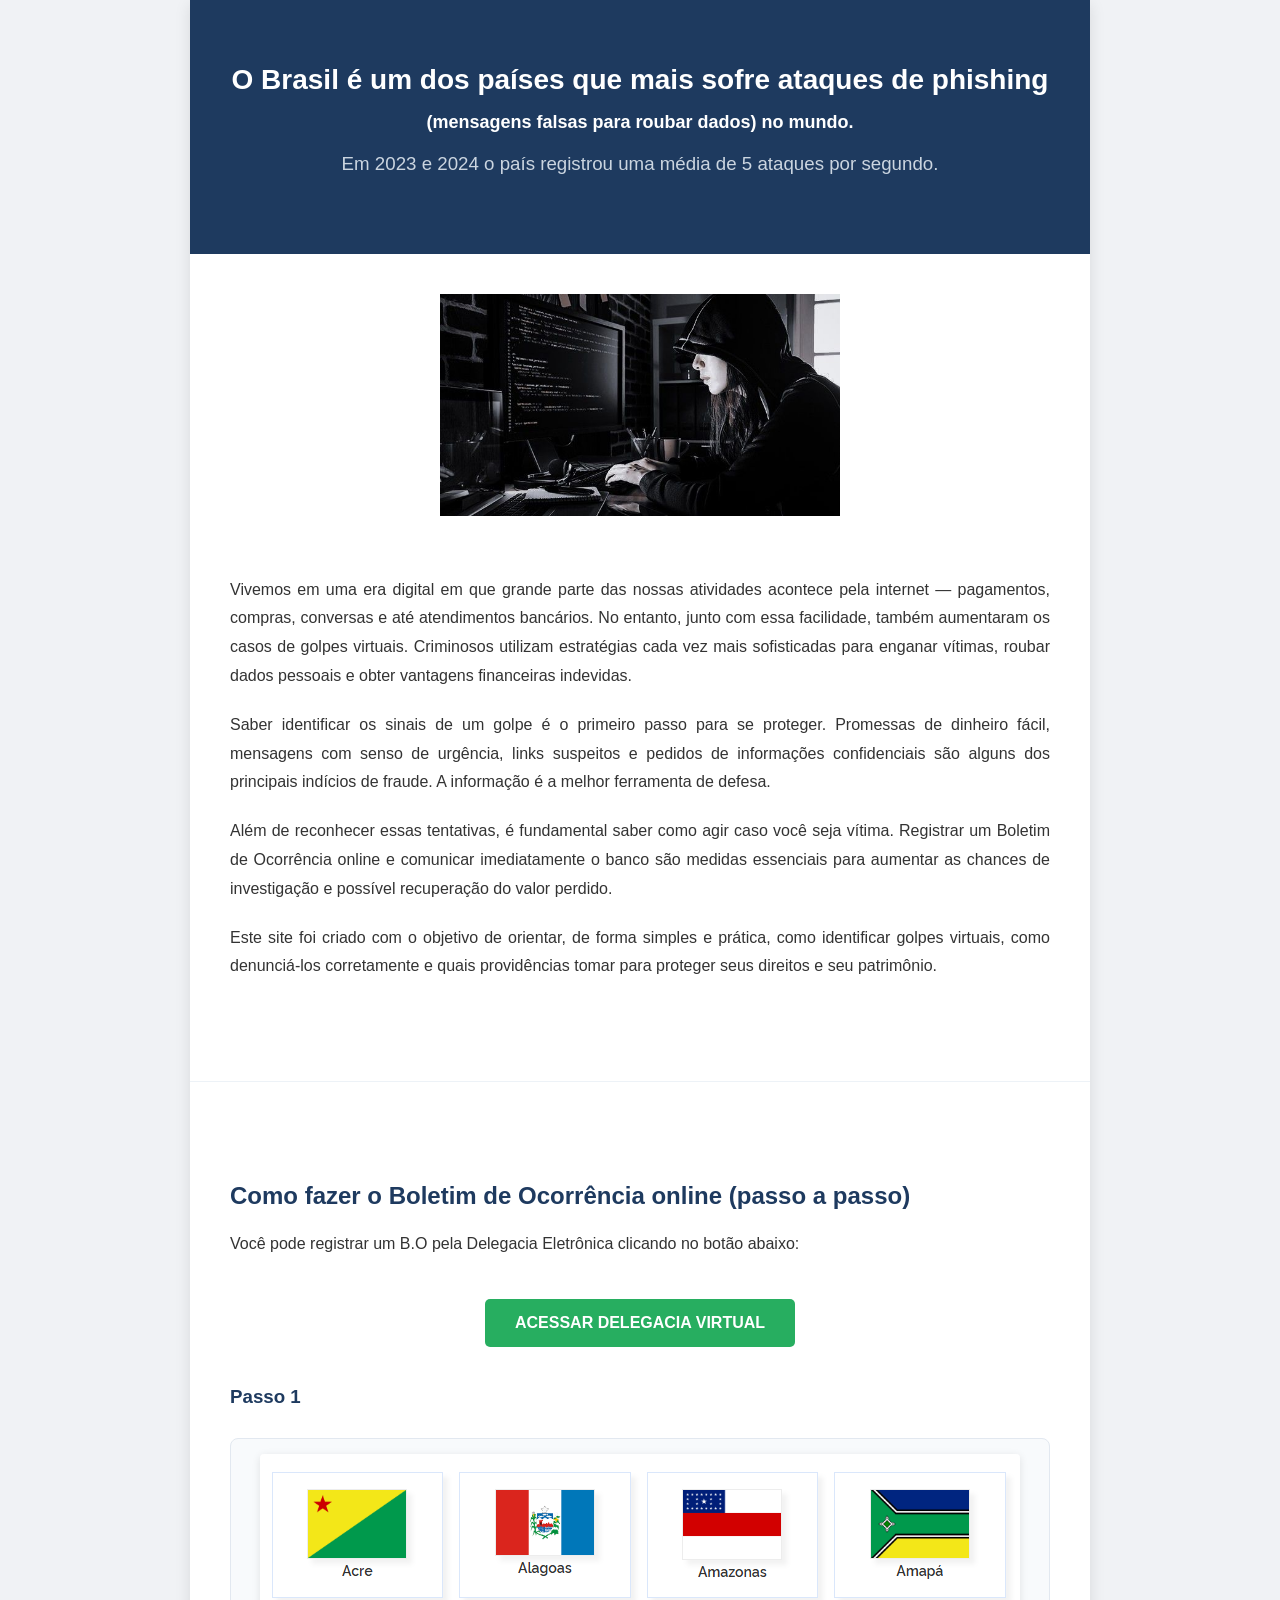
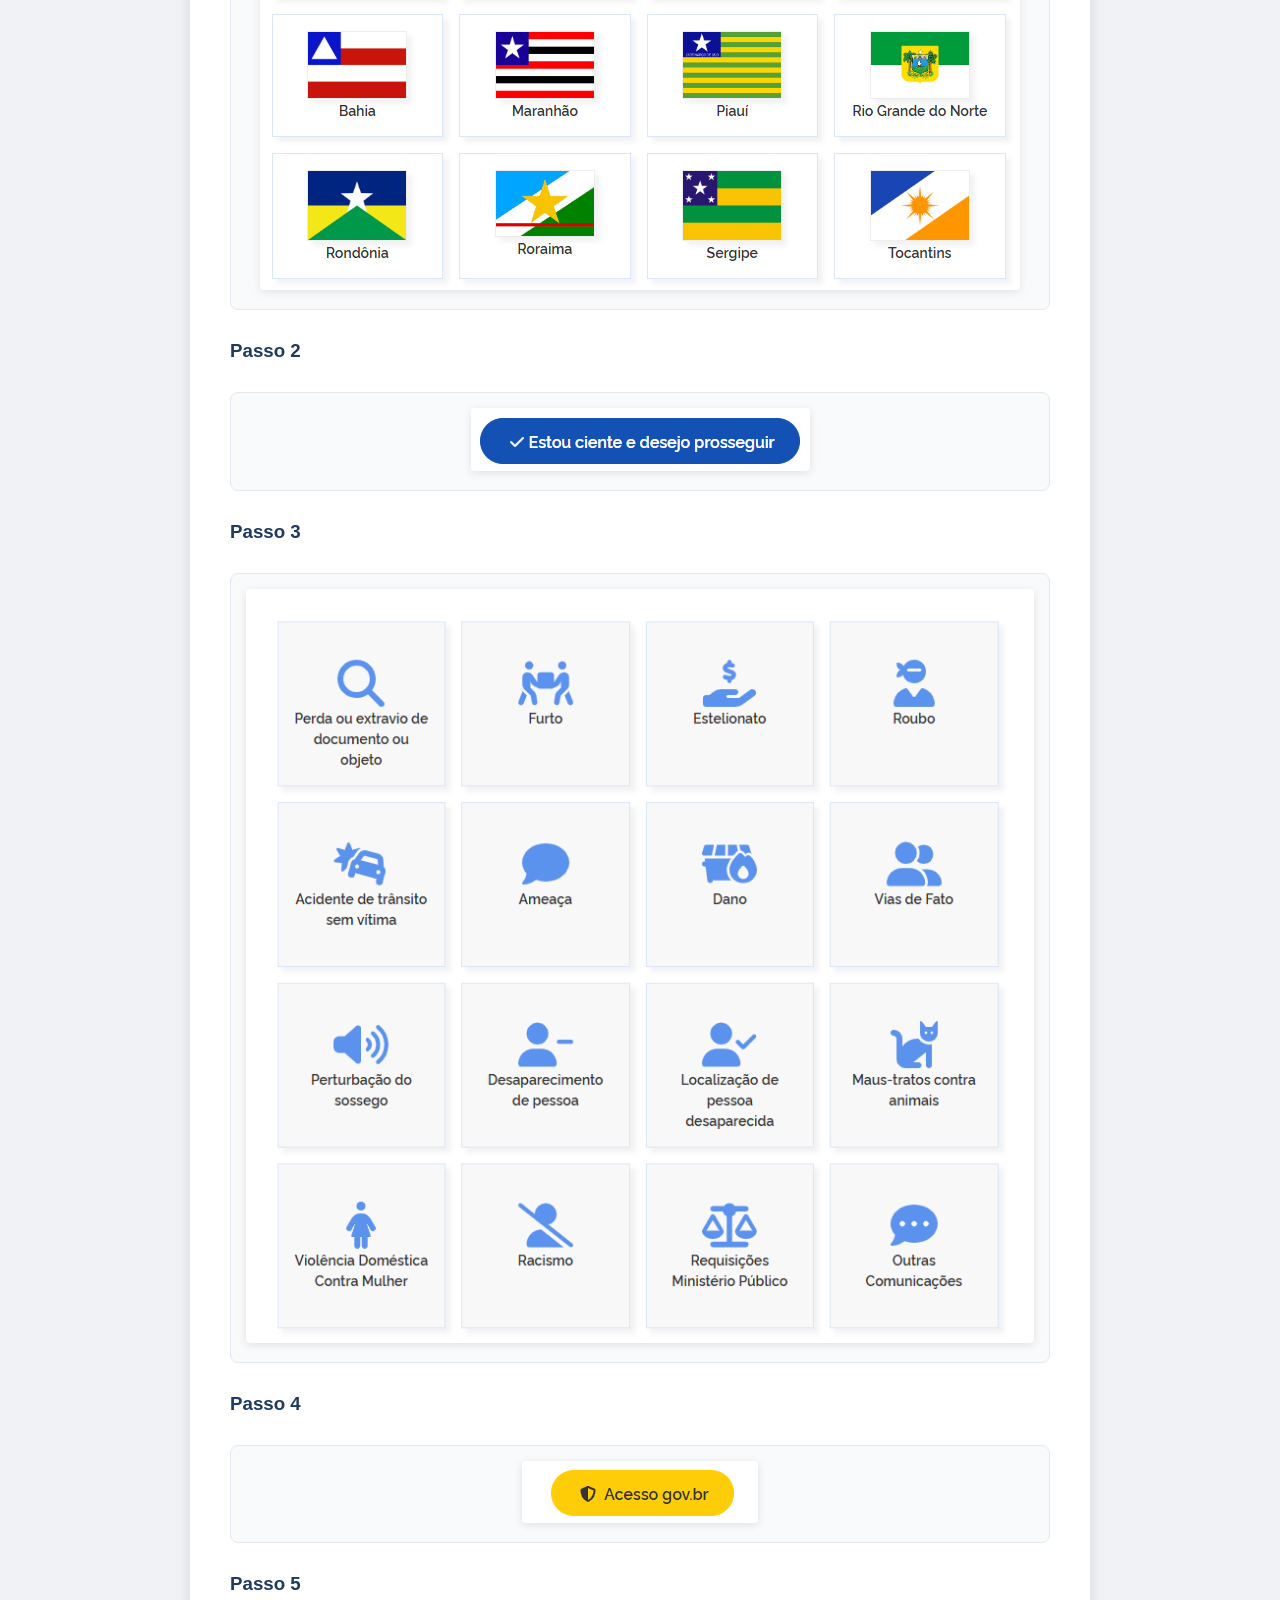
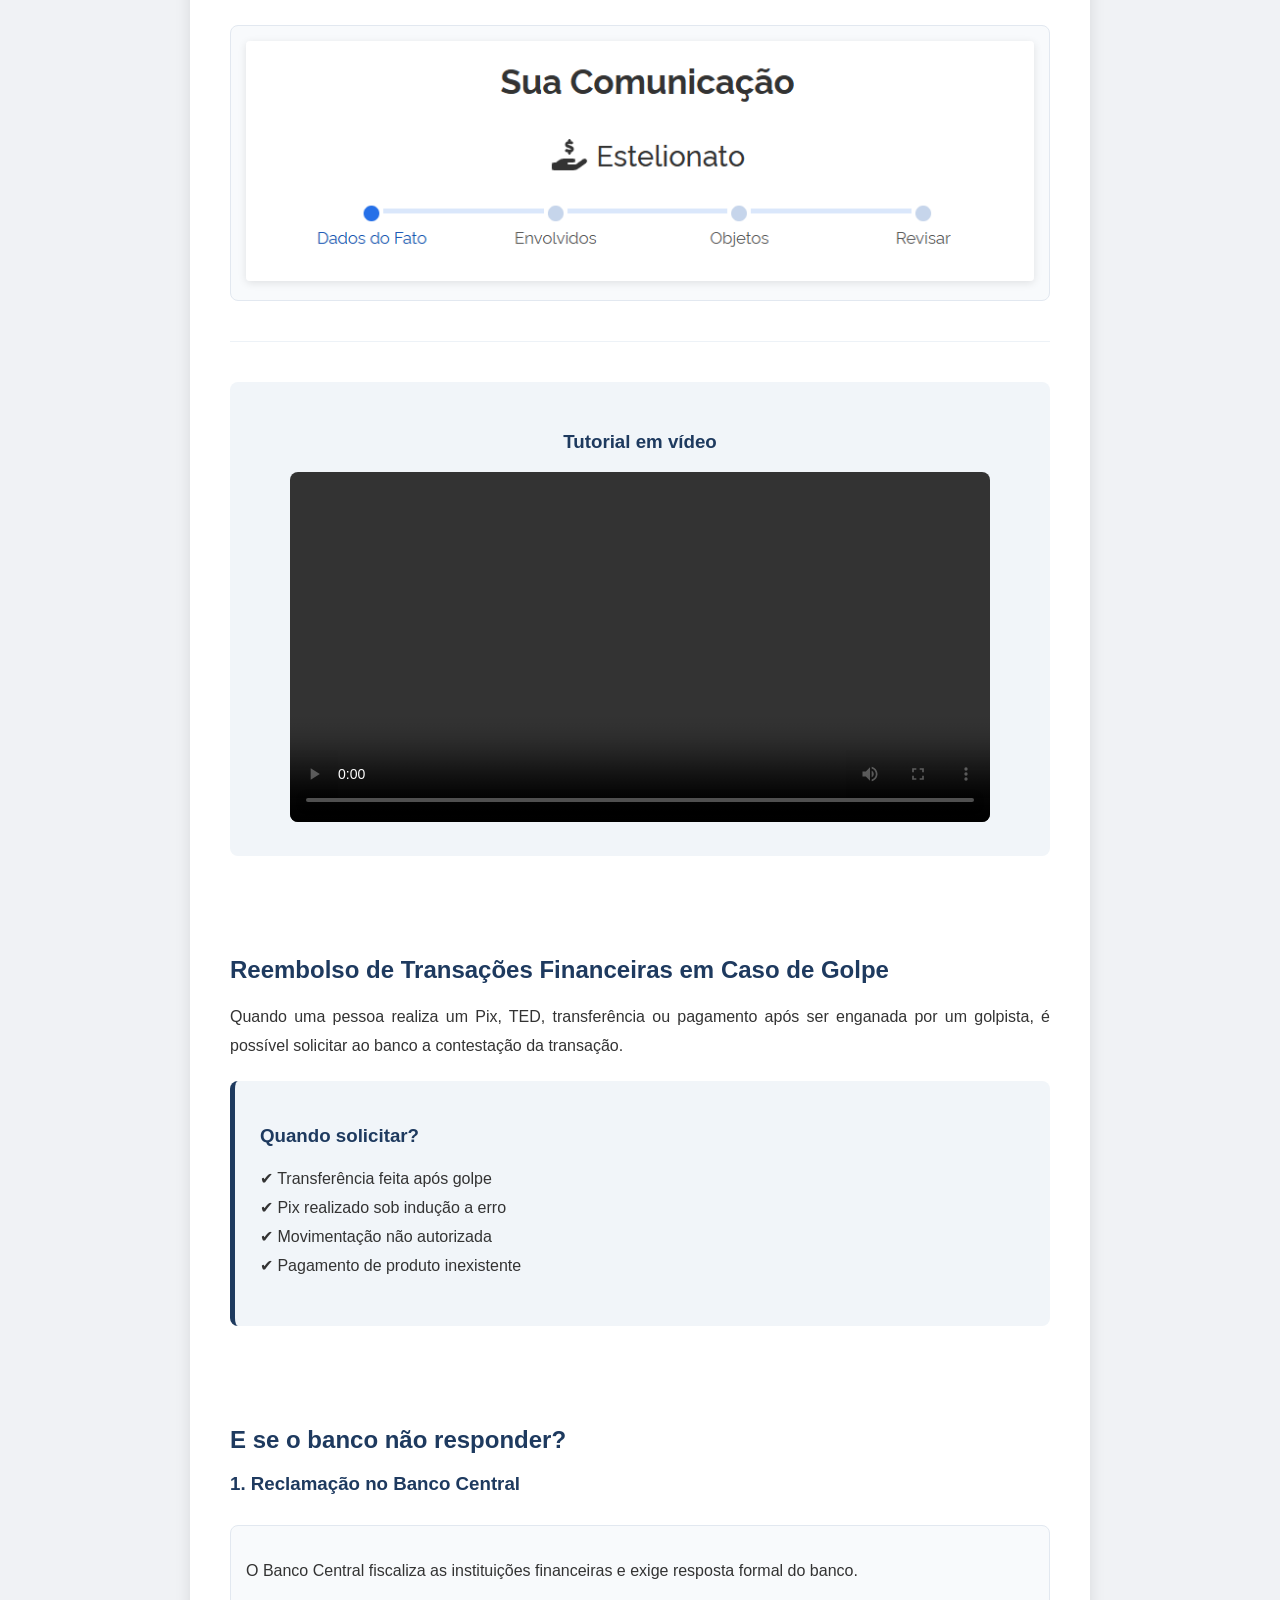
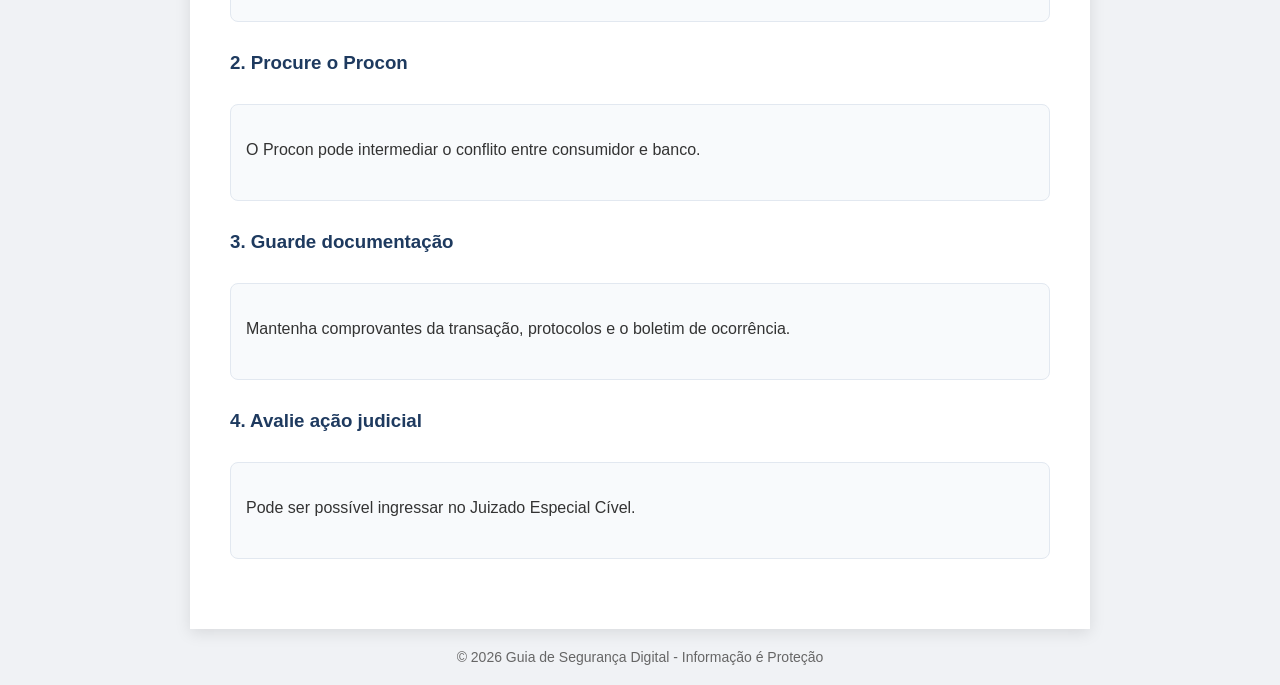
==== index.html @ 543f2b4b "Update index.html" ====
<!DOCTYPE html>
<html lang="pt-br">
<head>
<meta charset="UTF-8">
<meta name="viewport" content="width=device-width, initial-scale=1.0">
<title>Como denunciar golpes virtuais</title>
<link rel="stylesheet" href="index.css">

<style>

body{
font-family: Arial, sans-serif;
margin:0;
padding:0;
background-color:#f0f2f5;
color:#333;
}

.main-container{
max-width:900px;
margin:0 auto;
background-color:white;
box-shadow:0 4px 15px rgba(0,0,0,0.1);
}

.hero-banner{
background-color:#1e3a5f;
color:white;
padding:60px 20px;
text-align:center;
}

.hero-banner h1{
font-size:28px;
margin:0;
line-height:1.4;
}

.hero-banner h3{
font-weight:normal;
color:#cbd5e0;
margin-top:15px;
}

section{
padding:40px;
}

h2,h3{
color:#1e3a5f;
}

p{
text-align:justify;
line-height:1.8;
margin-bottom:20px;
}

.step-container{
text-align:center;
margin:30px 0;
padding:15px;
background-color:#f8fafc;
border-radius:8px;
border:1px solid #e2e8f0;
}

.step-container img{
max-width:100%;
height:auto;
border-radius:4px;
box-shadow:0 2px 8px rgba(0,0,0,0.1);
}

.btn-link{
display:inline-block;
background-color:#27ae60;
color:white;
padding:15px 30px;
text-decoration:none;
border-radius:5px;
font-weight:bold;
margin:20px 0;
transition:background .3s;
}

.btn-link:hover{
background-color:#219150;
}

hr{
border:0;
border-top:1px solid #edf2f7;
margin:40px 0;
}

</style>
</head>

<body>

<div class="main-container">

<div class="hero-banner">
<h1>
O Brasil é um dos países que mais sofre ataques de phishing<br>
<span style="font-size:18px;">(mensagens falsas para roubar dados) no mundo.</span>
</h1>

<h3>Em 2023 e 2024 o país registrou uma média de 5 ataques por segundo.</h3>
</div>

<div style="text-align:center;margin-top:40px;">
<img src="titulo.jpg" alt="Título" style="width:400px;max-width:90%;height:auto;">
</div>

<section>

<p>Vivemos em uma era digital em que grande parte das nossas atividades acontece pela internet — pagamentos, compras, conversas e até atendimentos bancários. No entanto, junto com essa facilidade, também aumentaram os casos de golpes virtuais. Criminosos utilizam estratégias cada vez mais sofisticadas para enganar vítimas, roubar dados pessoais e obter vantagens financeiras indevidas.</p>

<p>Saber identificar os sinais de um golpe é o primeiro passo para se proteger. Promessas de dinheiro fácil, mensagens com senso de urgência, links suspeitos e pedidos de informações confidenciais são alguns dos principais indícios de fraude. A informação é a melhor ferramenta de defesa.</p>

<p>Além de reconhecer essas tentativas, é fundamental saber como agir caso você seja vítima. Registrar um Boletim de Ocorrência online e comunicar imediatamente o banco são medidas essenciais para aumentar as chances de investigação e possível recuperação do valor perdido.</p>

<p>Este site foi criado com o objetivo de orientar, de forma simples e prática, como identificar golpes virtuais, como denunciá-los corretamente e quais providências tomar para proteger seus direitos e seu patrimônio.</p>

</section>

<hr>

<section>

<h2>Como fazer o Boletim de Ocorrência online (passo a passo)</h2>

<p>Você pode registrar um B.O pela Delegacia Eletrônica clicando no botão abaixo:</p>

<div style="text-align:center;">
<a href="https://delegaciavirtual.sinesp.gov.br/portal/" target="_blank" class="btn-link">
ACESSAR DELEGACIA VIRTUAL
</a>
</div>

<h3>Passo 1</h3>

<div class="step-container">
<img src="passo1.png" alt="Passo 1">
</div>

<h3>Passo 2</h3>

<div class="step-container">
<img src="passo2.png" alt="Passo 2">
</div>

<h3>Passo 3</h3>

<div class="step-container">
<img src="passo3.png" alt="Passo 3">
</div>

<h3>Passo 4</h3>

<div class="step-container">
<img src="passo4.png" alt="Passo 4">
</div>

<h3>Passo 5</h3>

<div class="step-container">
<img src="passo5.png" alt="Passo 5">
</div>

<hr>

<div style="text-align:center;background-color:#f1f5f9;padding:30px;border-radius:8px;">

<h3>Tutorial em vídeo</h3>

<video width="100%" style="max-width:700px;border-radius:8px;" controls>
<source src="video.mp4" type="video/mp4">
Seu navegador não suporta vídeos.
</video>

</div>

</section>

<section>

<h2>Reembolso de Transações Financeiras em Caso de Golpe</h2>

<p>Quando uma pessoa realiza um Pix, TED, transferência ou pagamento após ser enganada por um golpista, é possível solicitar ao banco a contestação da transação.</p>

<div style="background:#f1f5f9;padding:25px;border-radius:8px;border-left:5px solid #1e3a5f;">

<h3>Quando solicitar?</h3>

<p>
✔ Transferência feita após golpe<br>
✔ Pix realizado sob indução a erro<br>
✔ Movimentação não autorizada<br>
✔ Pagamento de produto inexistente
</p>

</div>

</section>

<section>

<h2>E se o banco não responder?</h2>

<h3>1. Reclamação no Banco Central</h3>

<div class="step-container">
<p>O Banco Central fiscaliza as instituições financeiras e exige resposta formal do banco.</p>
</div>

<h3>2. Procure o Procon</h3>

<div class="step-container">
<p>O Procon pode intermediar o conflito entre consumidor e banco.</p>
</div>

<h3>3. Guarde documentação</h3>

<div class="step-container">
<p>Mantenha comprovantes da transação, protocolos e o boletim de ocorrência.</p>
</div>

<h3>4. Avalie ação judicial</h3>

<div class="step-container">
<p>Pode ser possível ingressar no Juizado Especial Cível.</p>
</div>

</section>

</div>

<footer style="text-align:center;padding:20px;color:#666;font-size:14px;">
© 2026 Guia de Segurança Digital - Informação é Proteção
</footer>

</body>
</html>
---- index.css ----
body {
    color: black;
    background-color: white;
}
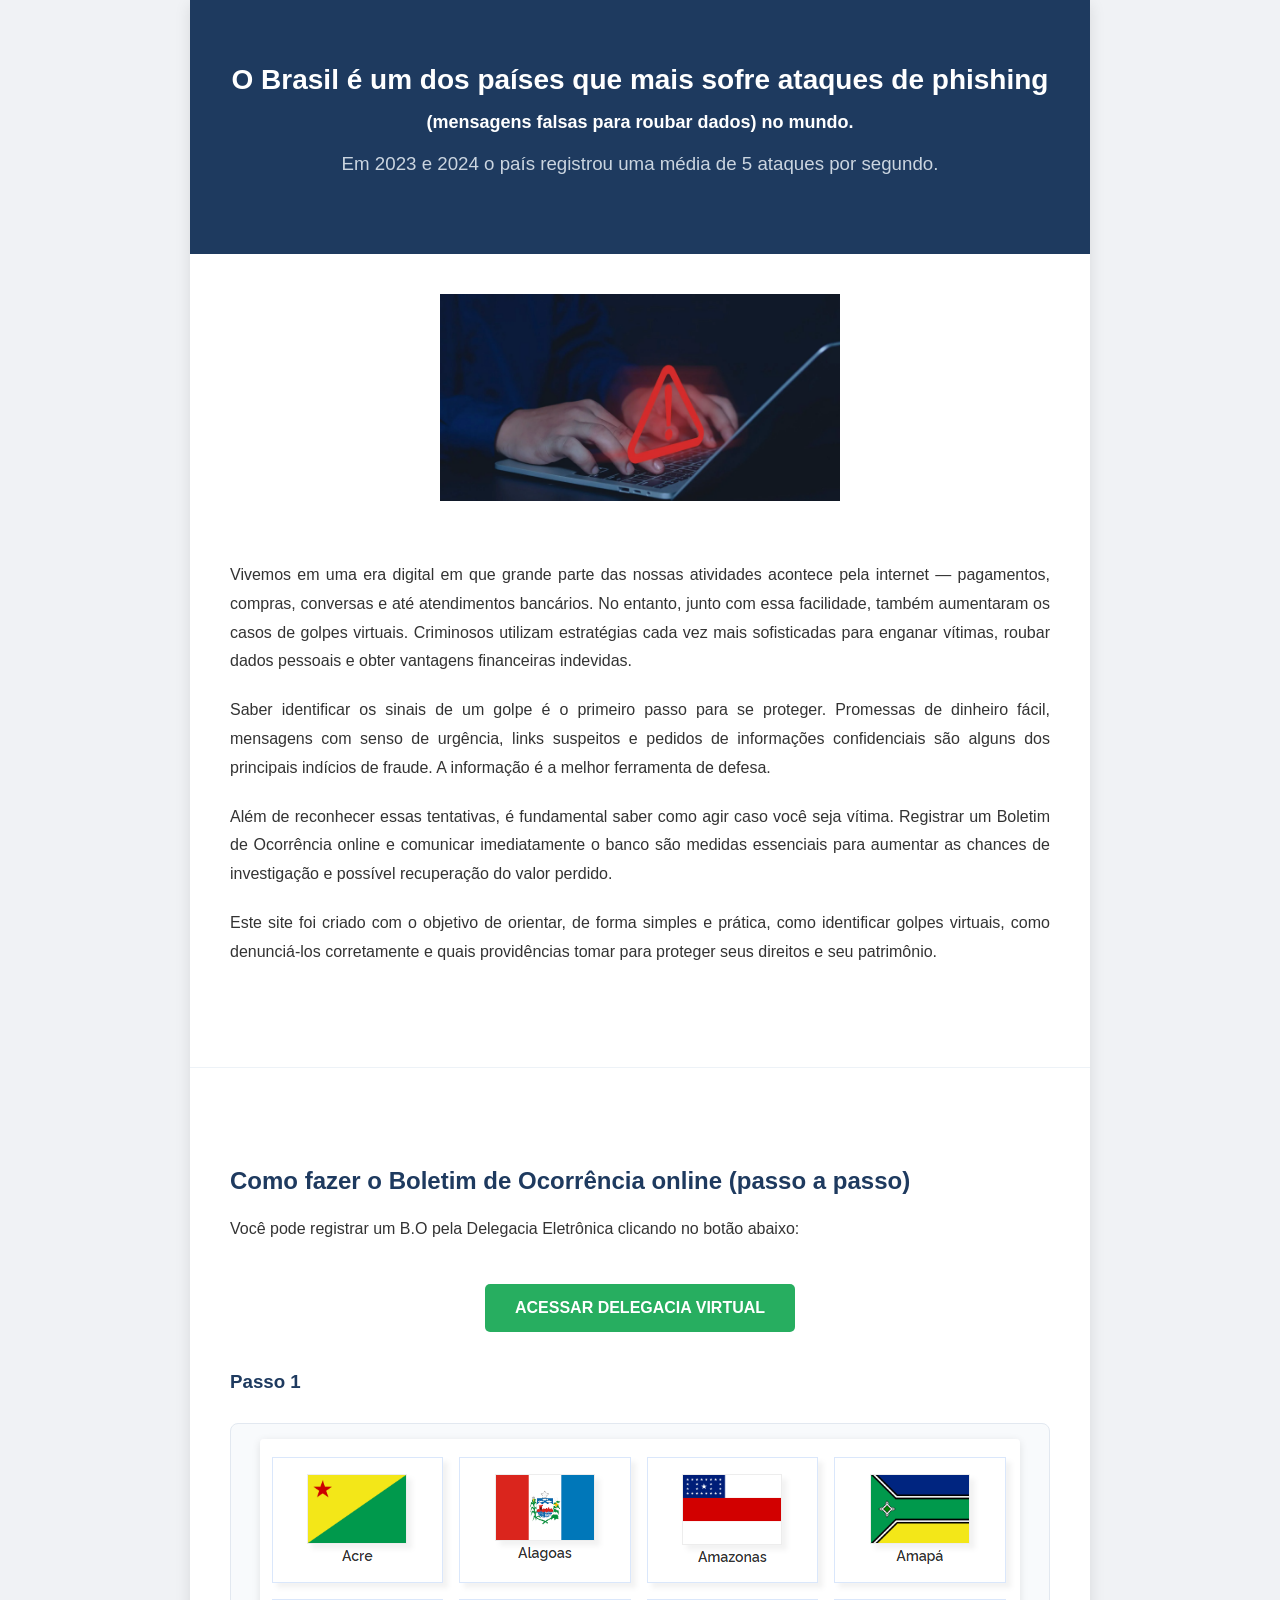
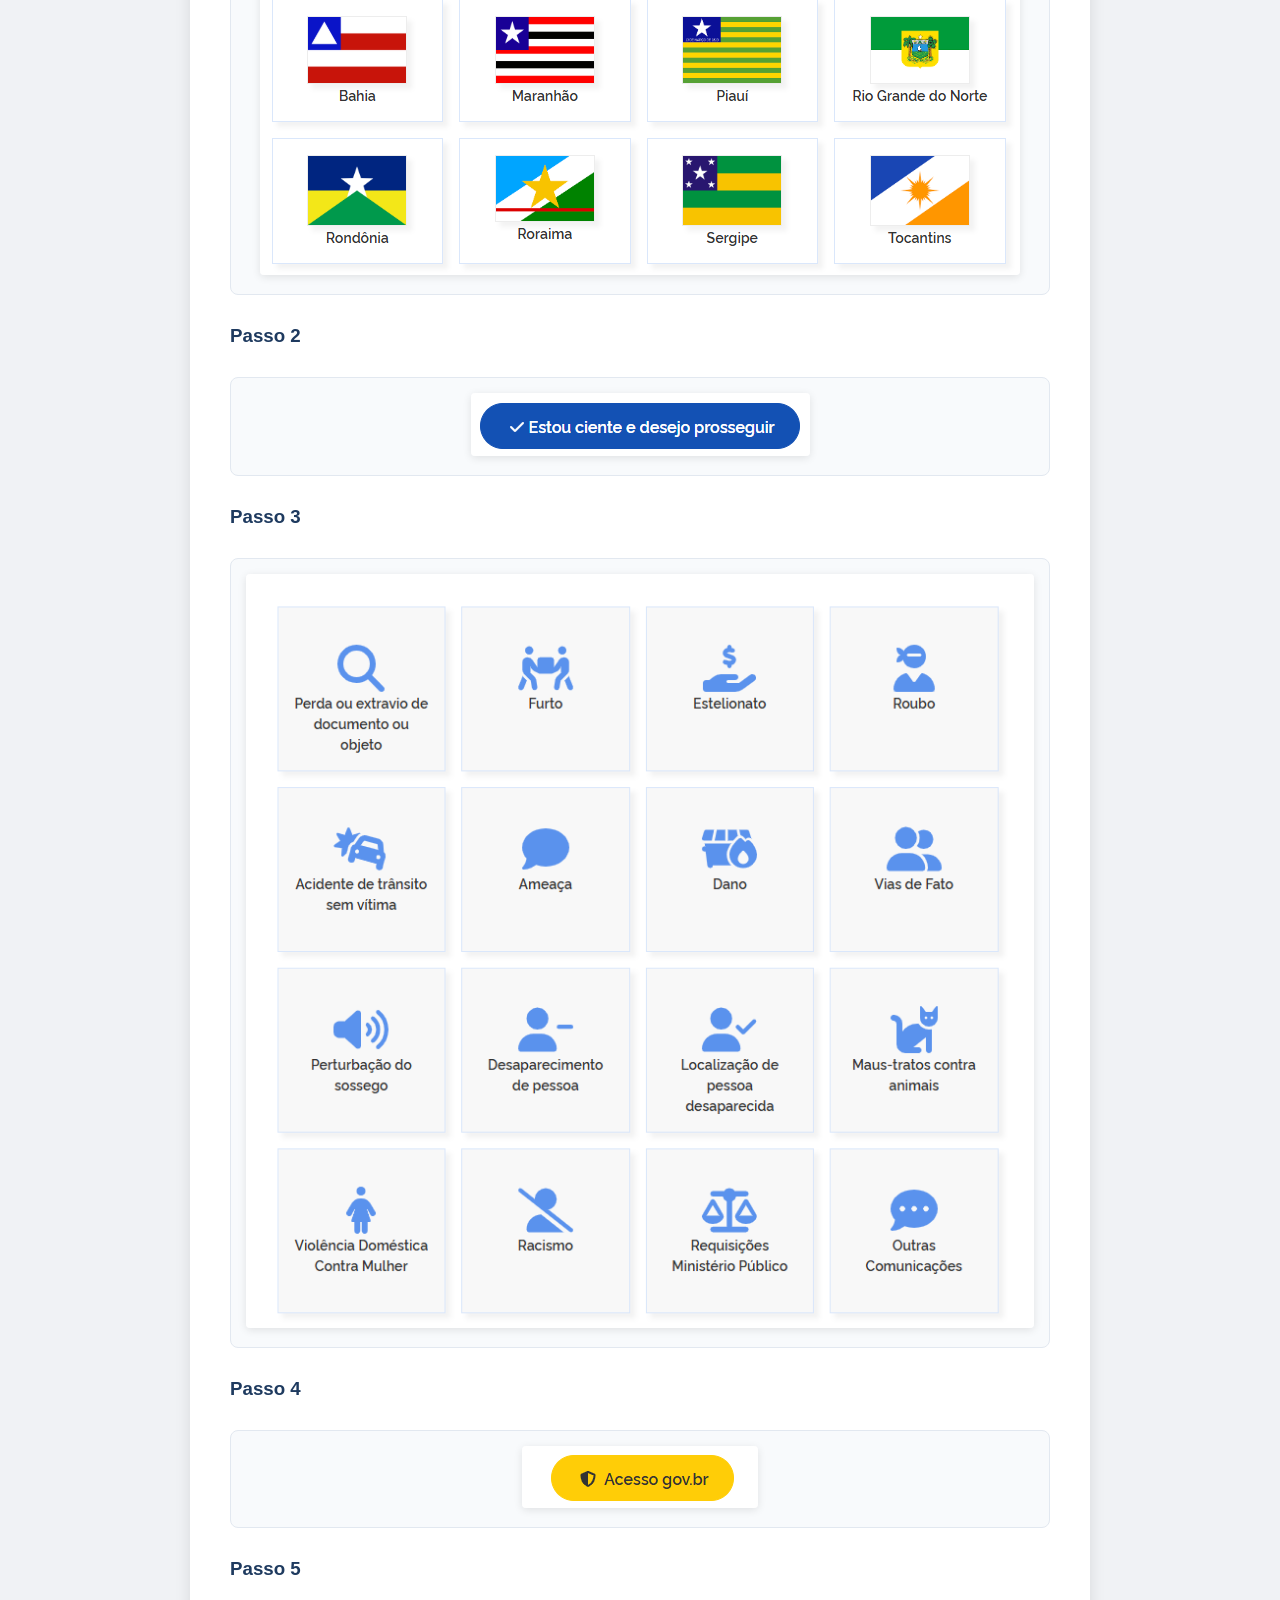
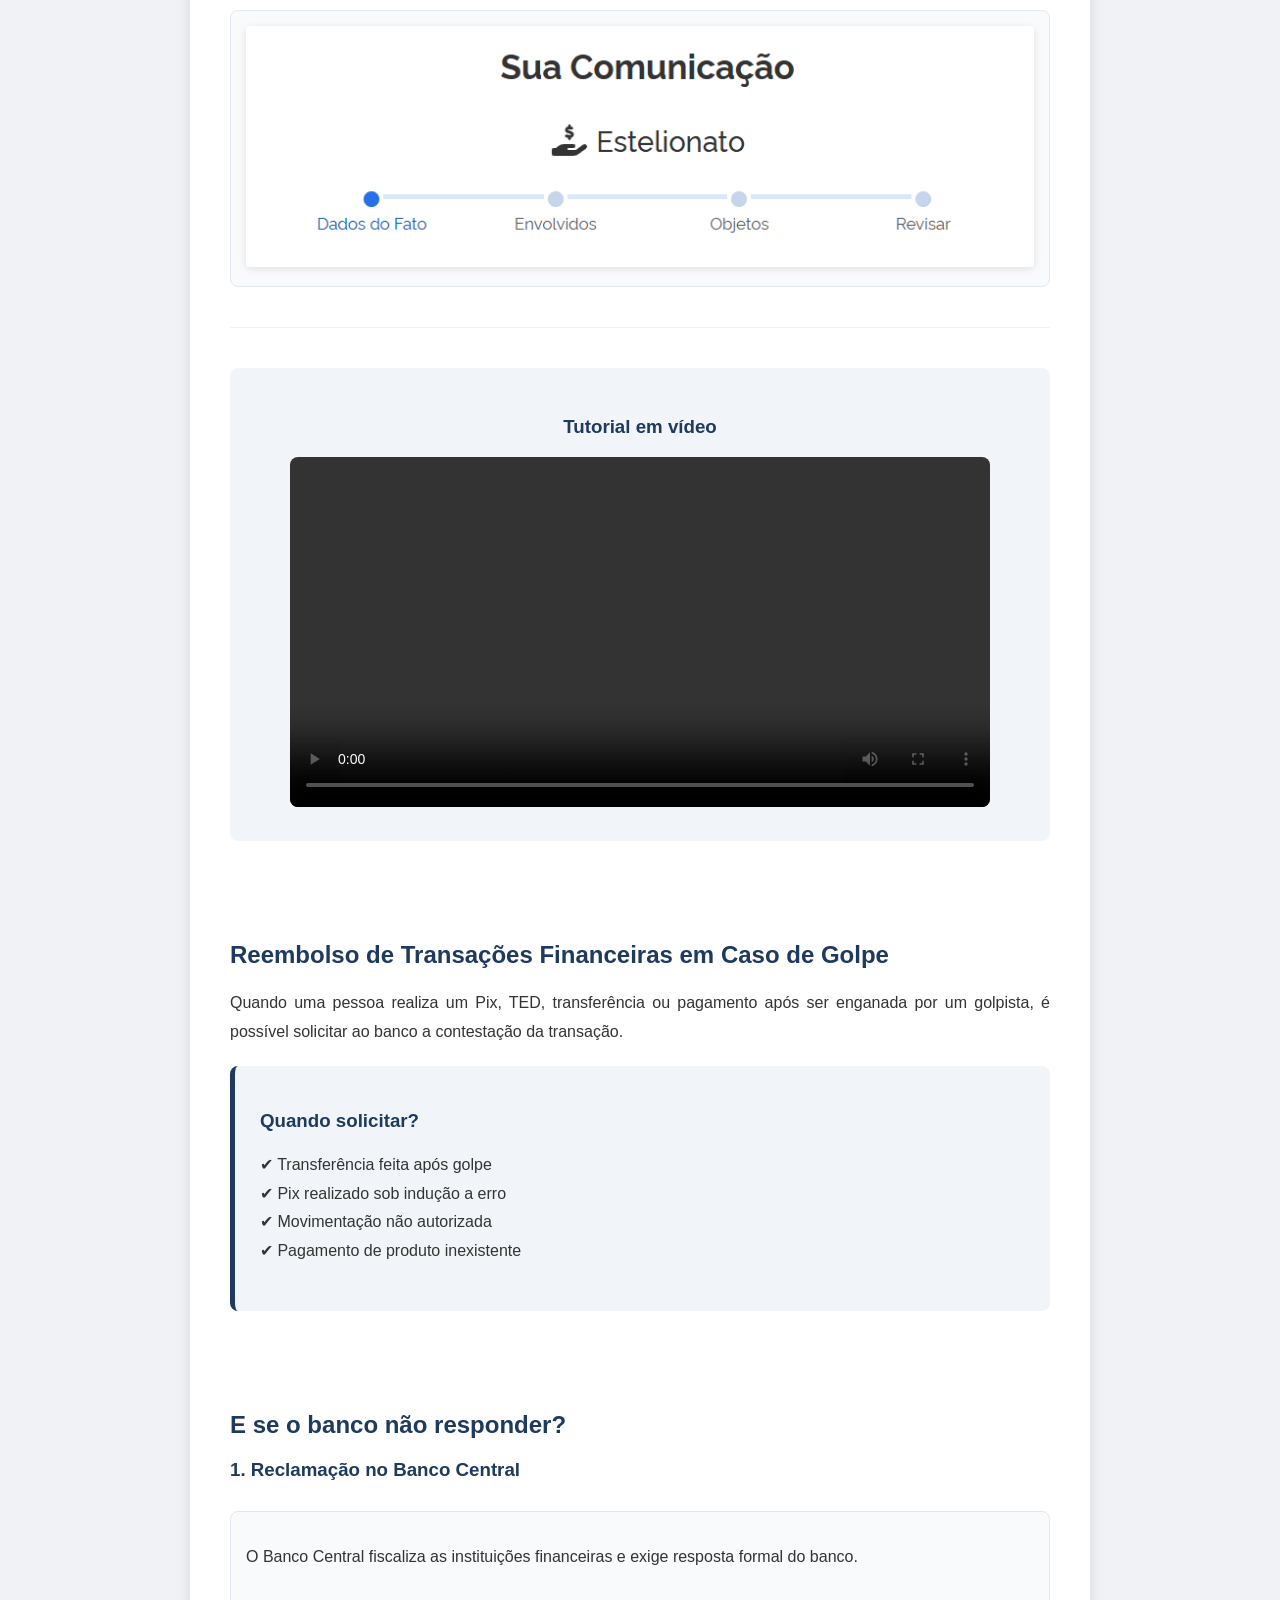
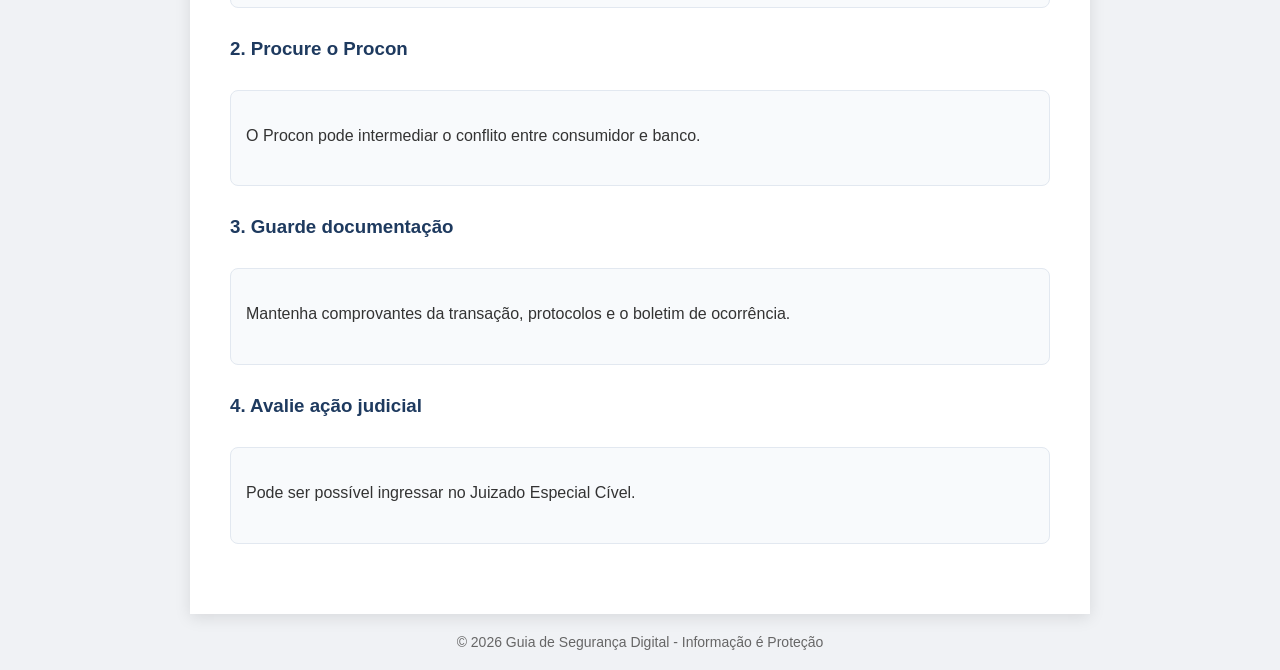
==== commit 21d4c51b: "Update index.html" ====
--- a/index.html
+++ b/index.html
@@ -111,7 +111,7 @@
 </div>
 
 <div style="text-align:center;margin-top:40px;">
-<img src="titulo.jpg" alt="Título" style="width:400px;max-width:90%;height:auto;">
+<img src="titulo.png" alt="Título" style="width:400px;max-width:90%;height:auto;">
 </div>
 
 <section>
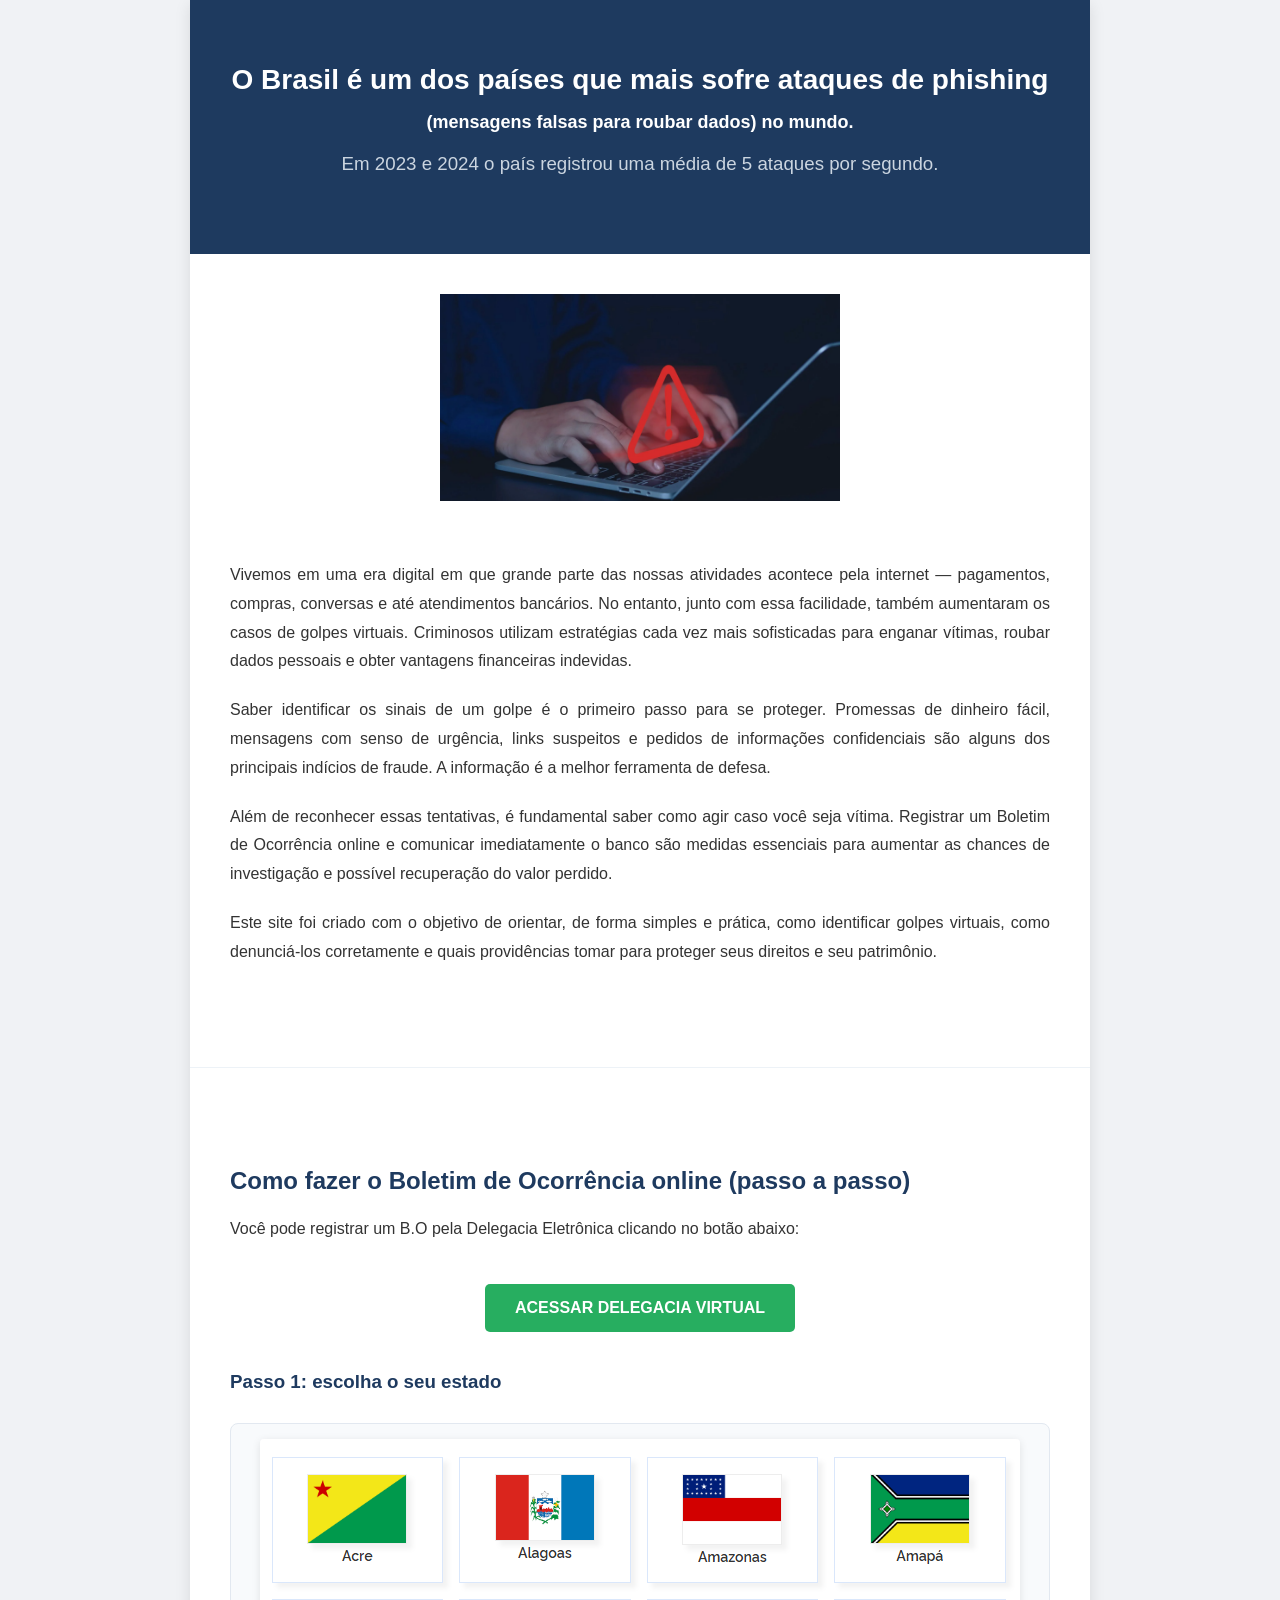
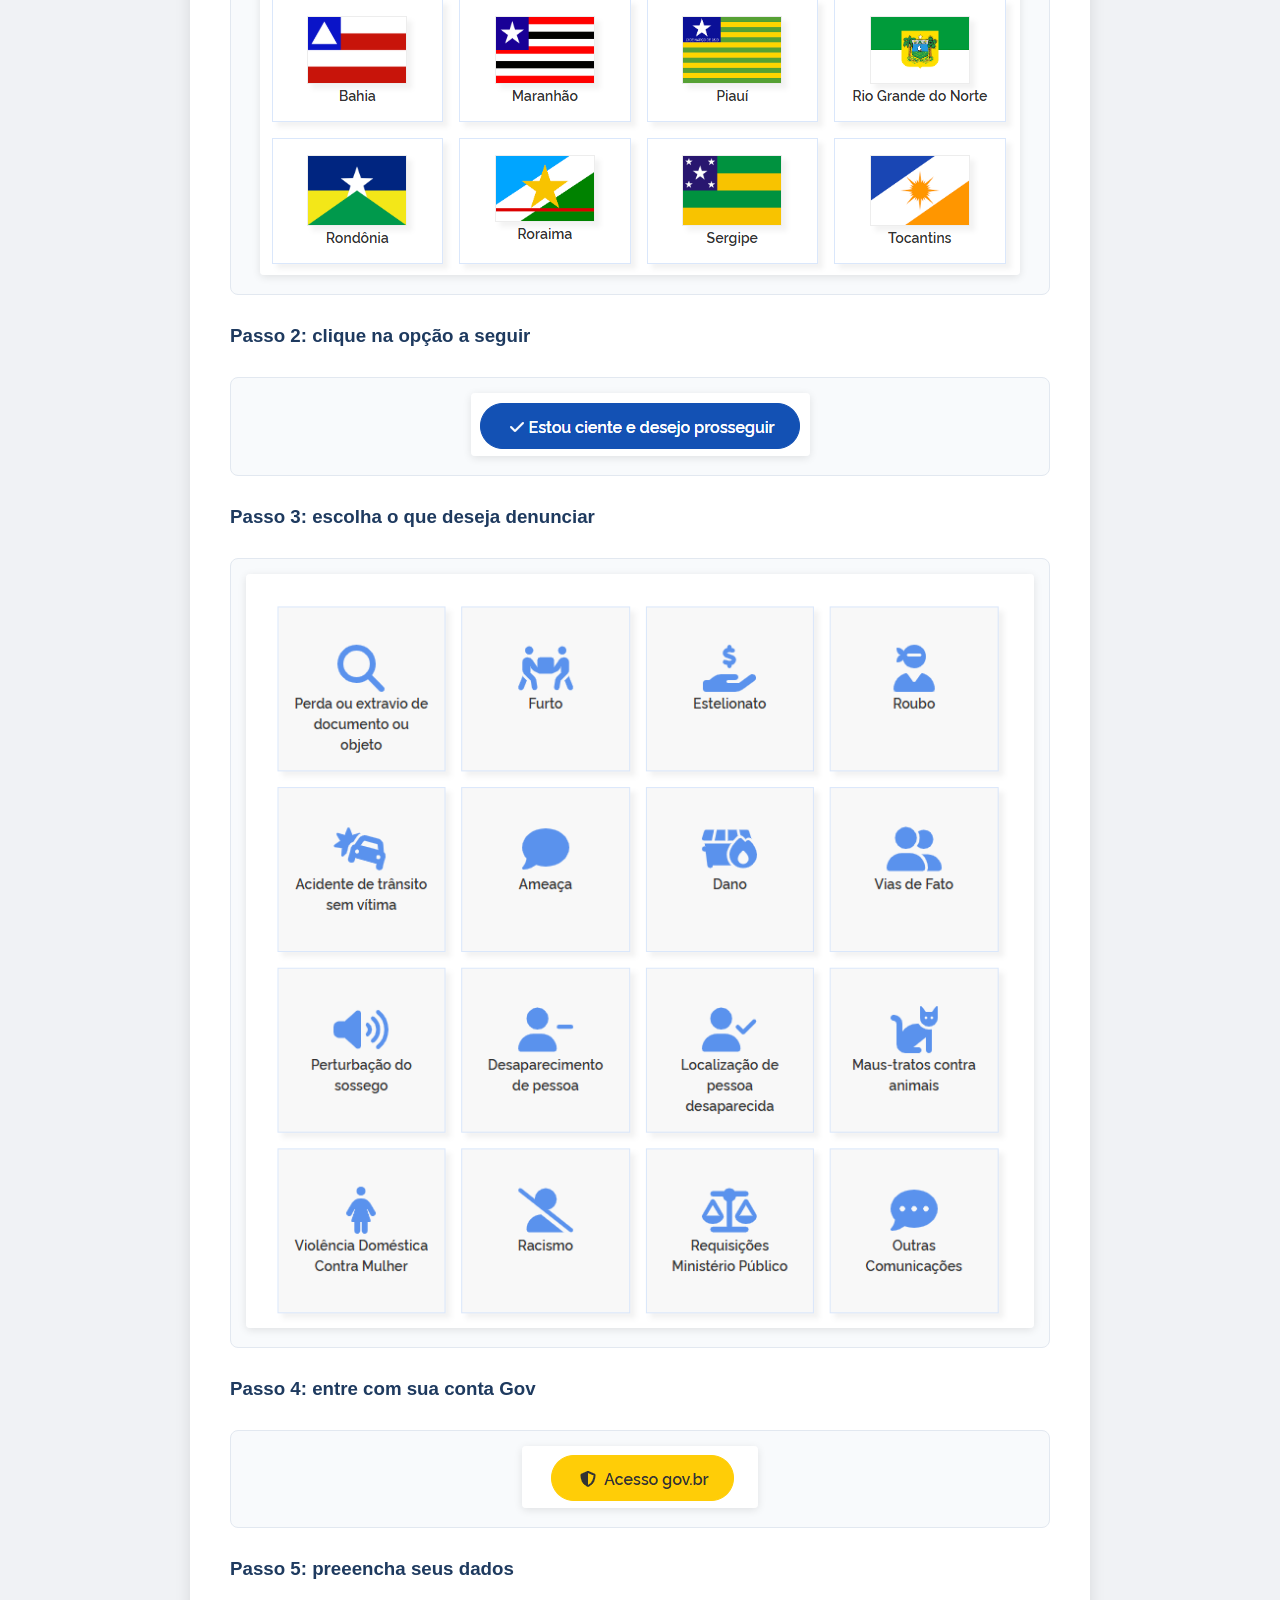
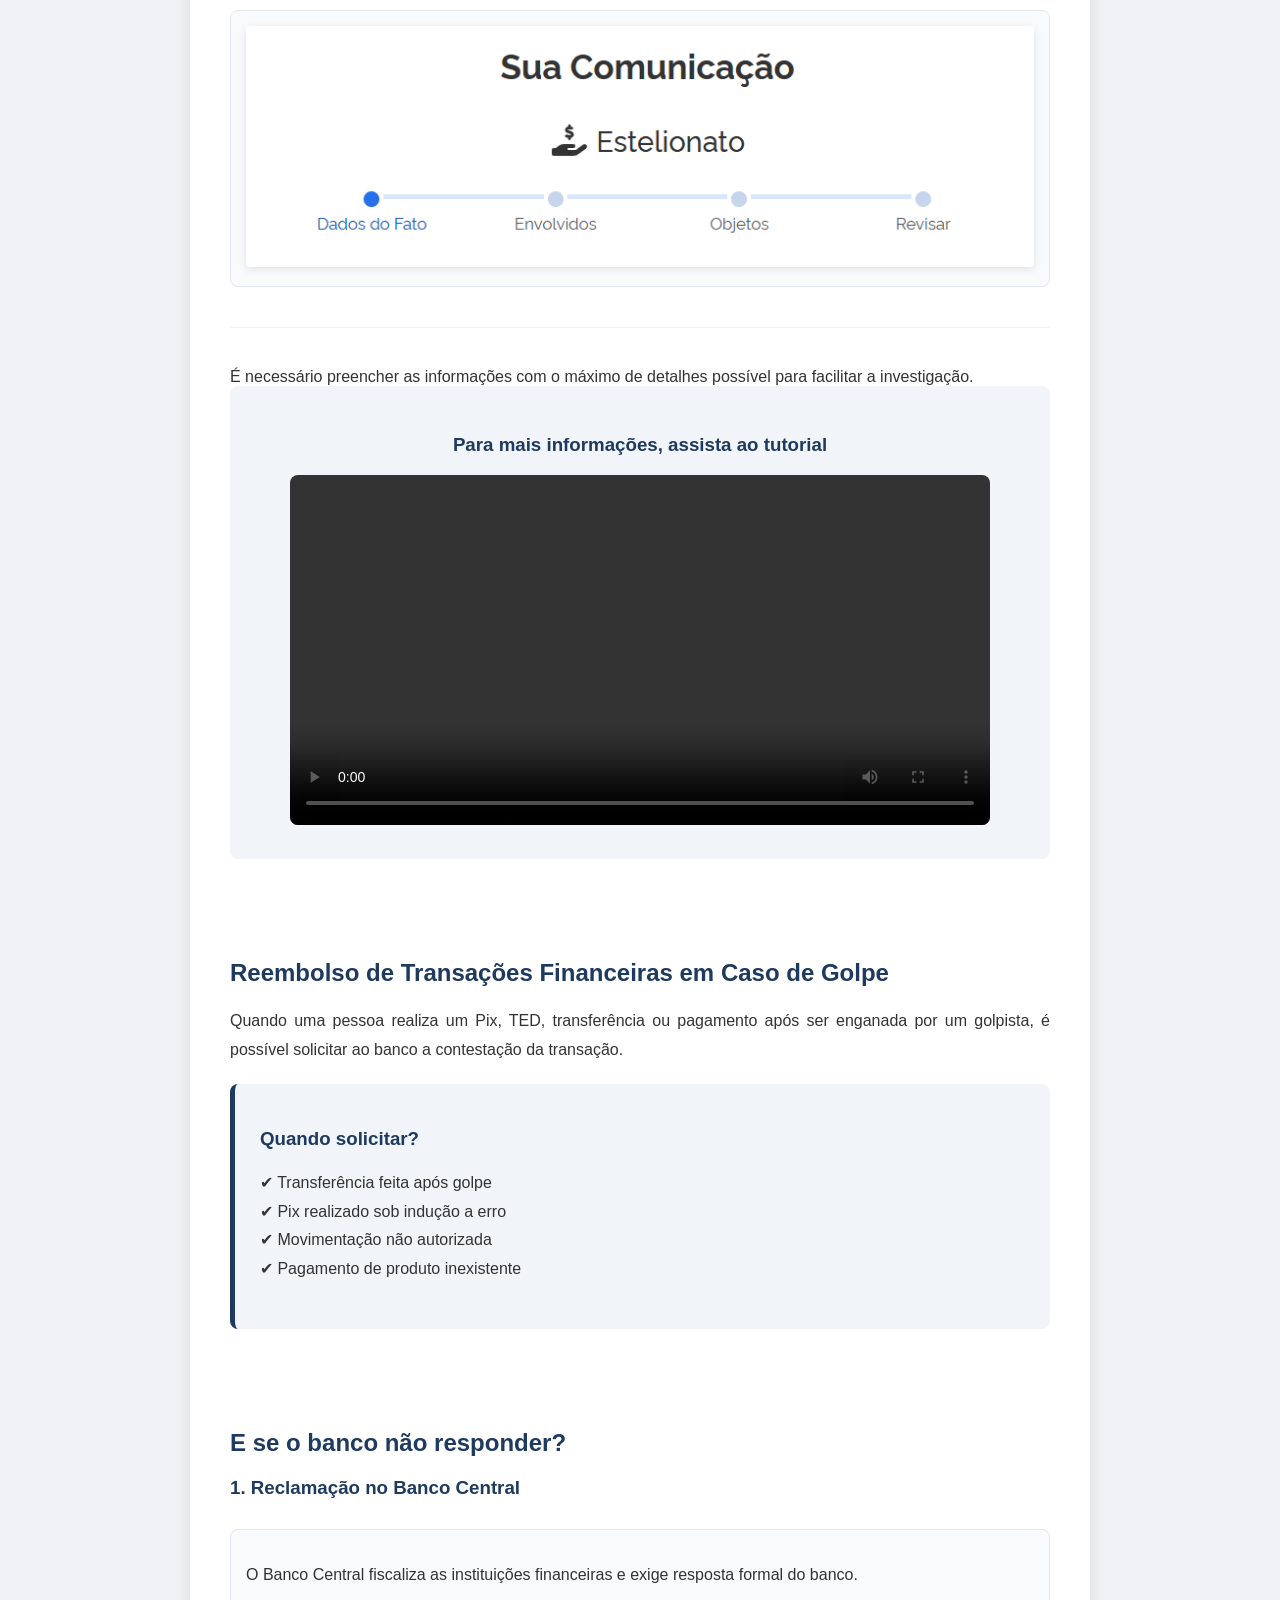
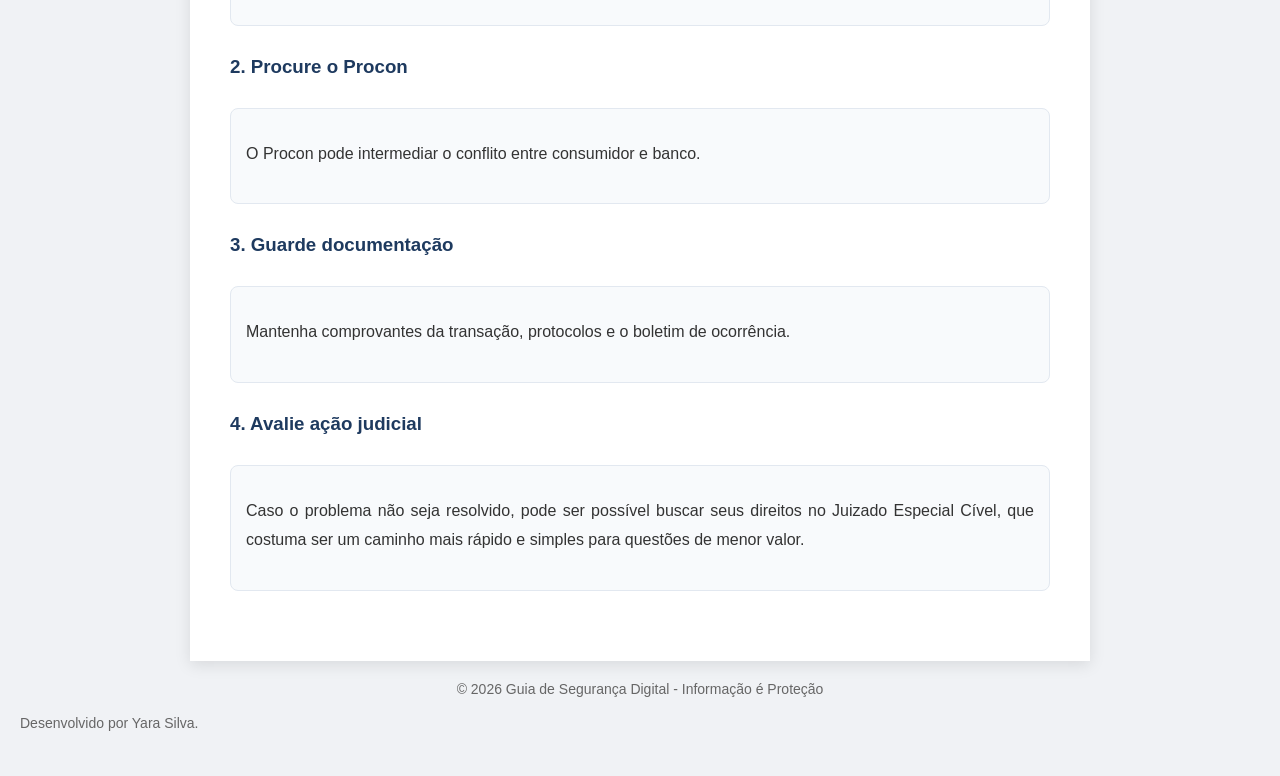
==== commit f5e313e4: "Update index.html" ====
--- a/index.html
+++ b/index.html
@@ -140,41 +140,41 @@
 </a>
 </div>
 
-<h3>Passo 1</h3>
+<h3>Passo 1: escolha o seu estado</h3>
 
 <div class="step-container">
 <img src="passo1.png" alt="Passo 1">
 </div>
 
-<h3>Passo 2</h3>
+<h3>Passo 2: clique na opção a seguir</h3>
 
 <div class="step-container">
 <img src="passo2.png" alt="Passo 2">
 </div>
 
-<h3>Passo 3</h3>
+<h3>Passo 3: escolha o que deseja denunciar</h3>
 
 <div class="step-container">
 <img src="passo3.png" alt="Passo 3">
 </div>
 
-<h3>Passo 4</h3>
+<h3>Passo 4: entre com sua conta Gov</h3>
 
 <div class="step-container">
 <img src="passo4.png" alt="Passo 4">
 </div>
 
-<h3>Passo 5</h3>
+<h3>Passo 5: preeencha seus dados</h3>
 
 <div class="step-container">
 <img src="passo5.png" alt="Passo 5">
 </div>
 
 <hr>
-
+É necessário preencher as informações com o máximo de detalhes possível para facilitar a investigação.
 <div style="text-align:center;background-color:#f1f5f9;padding:30px;border-radius:8px;">
 
-<h3>Tutorial em vídeo</h3>
+<h3>Para mais informações, assista ao tutorial</h3>
 
 <video width="100%" style="max-width:700px;border-radius:8px;" controls>
 <source src="video.mp4" type="video/mp4">
@@ -231,7 +231,7 @@
 <h3>4. Avalie ação judicial</h3>
 
 <div class="step-container">
-<p>Pode ser possível ingressar no Juizado Especial Cível.</p>
+<p>Caso o problema não seja resolvido, pode ser possível buscar seus direitos no Juizado Especial Cível, que costuma ser um caminho mais rápido e simples para questões de menor valor.</p>
 </div>
 
 </section>
@@ -240,6 +240,7 @@
 
 <footer style="text-align:center;padding:20px;color:#666;font-size:14px;">
 © 2026 Guia de Segurança Digital - Informação é Proteção
+<p>Desenvolvido por Yara Silva. </p>
 </footer>
 
 </body>
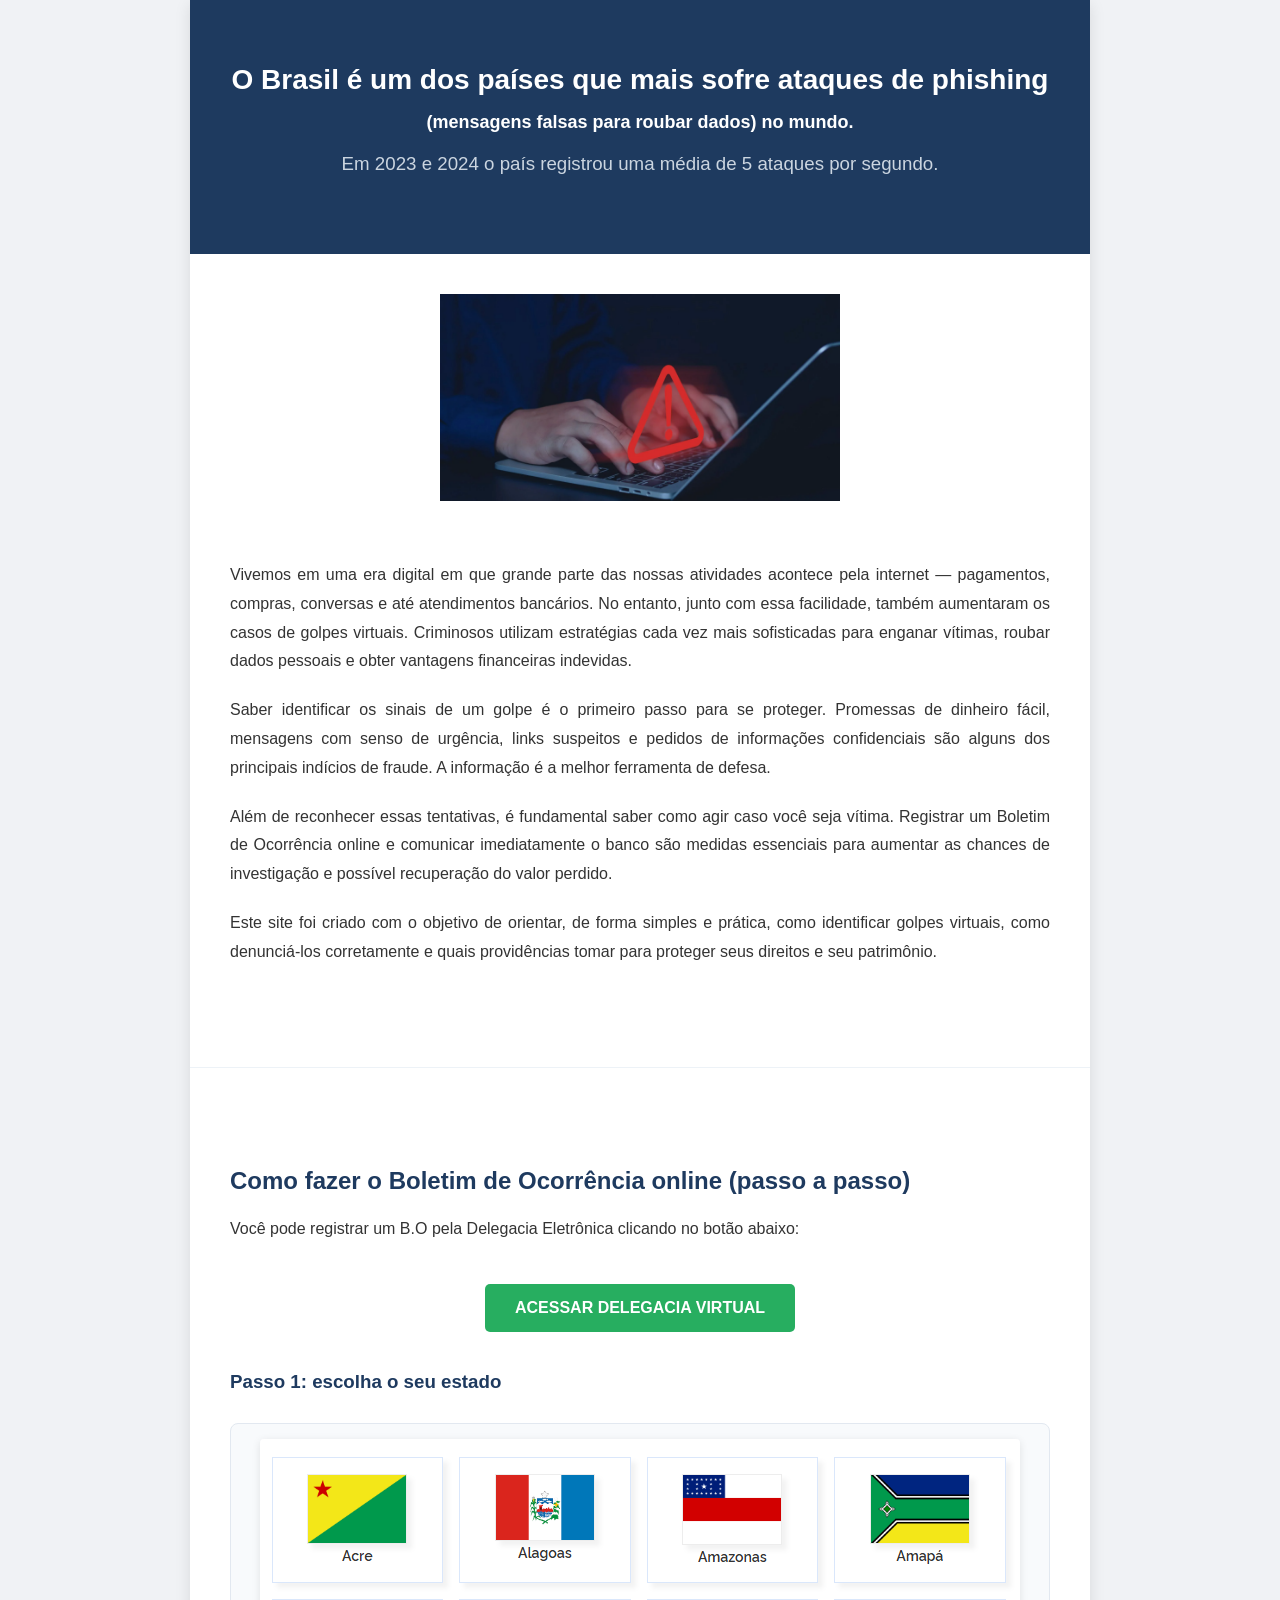
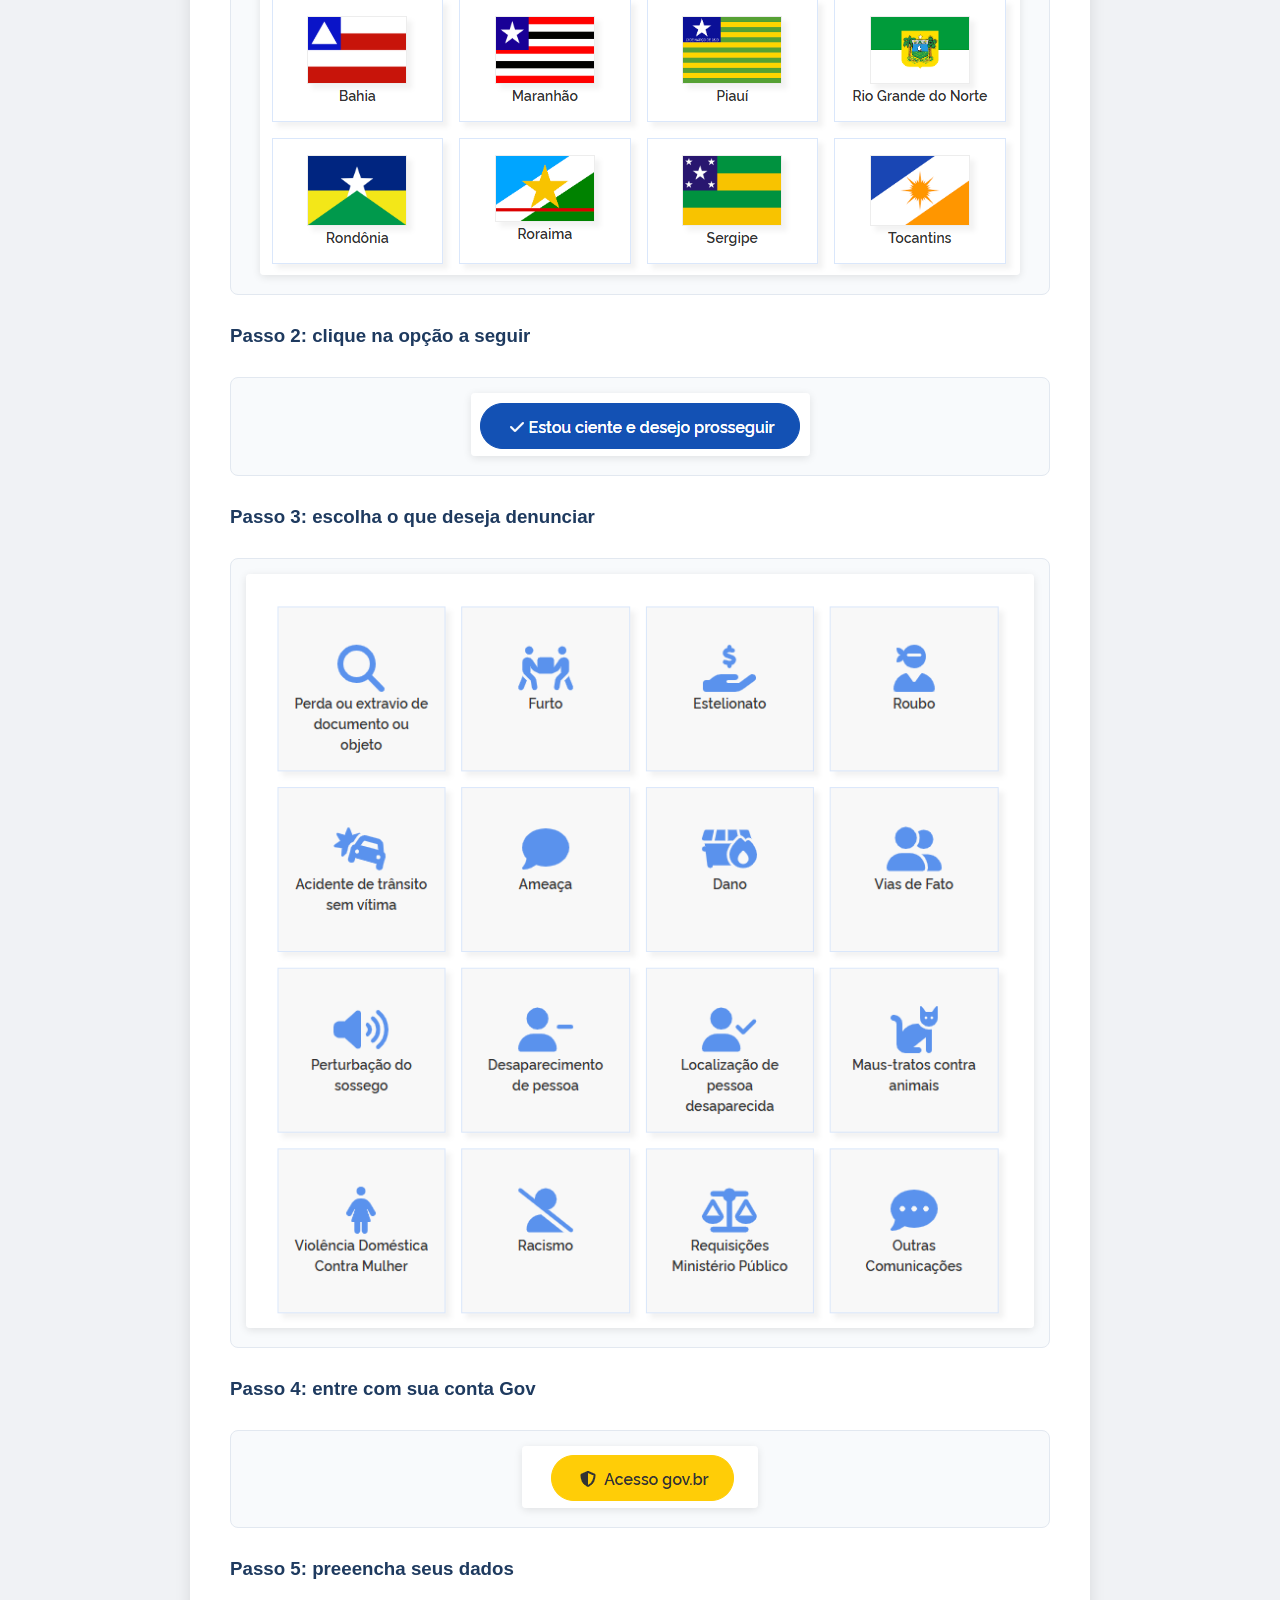
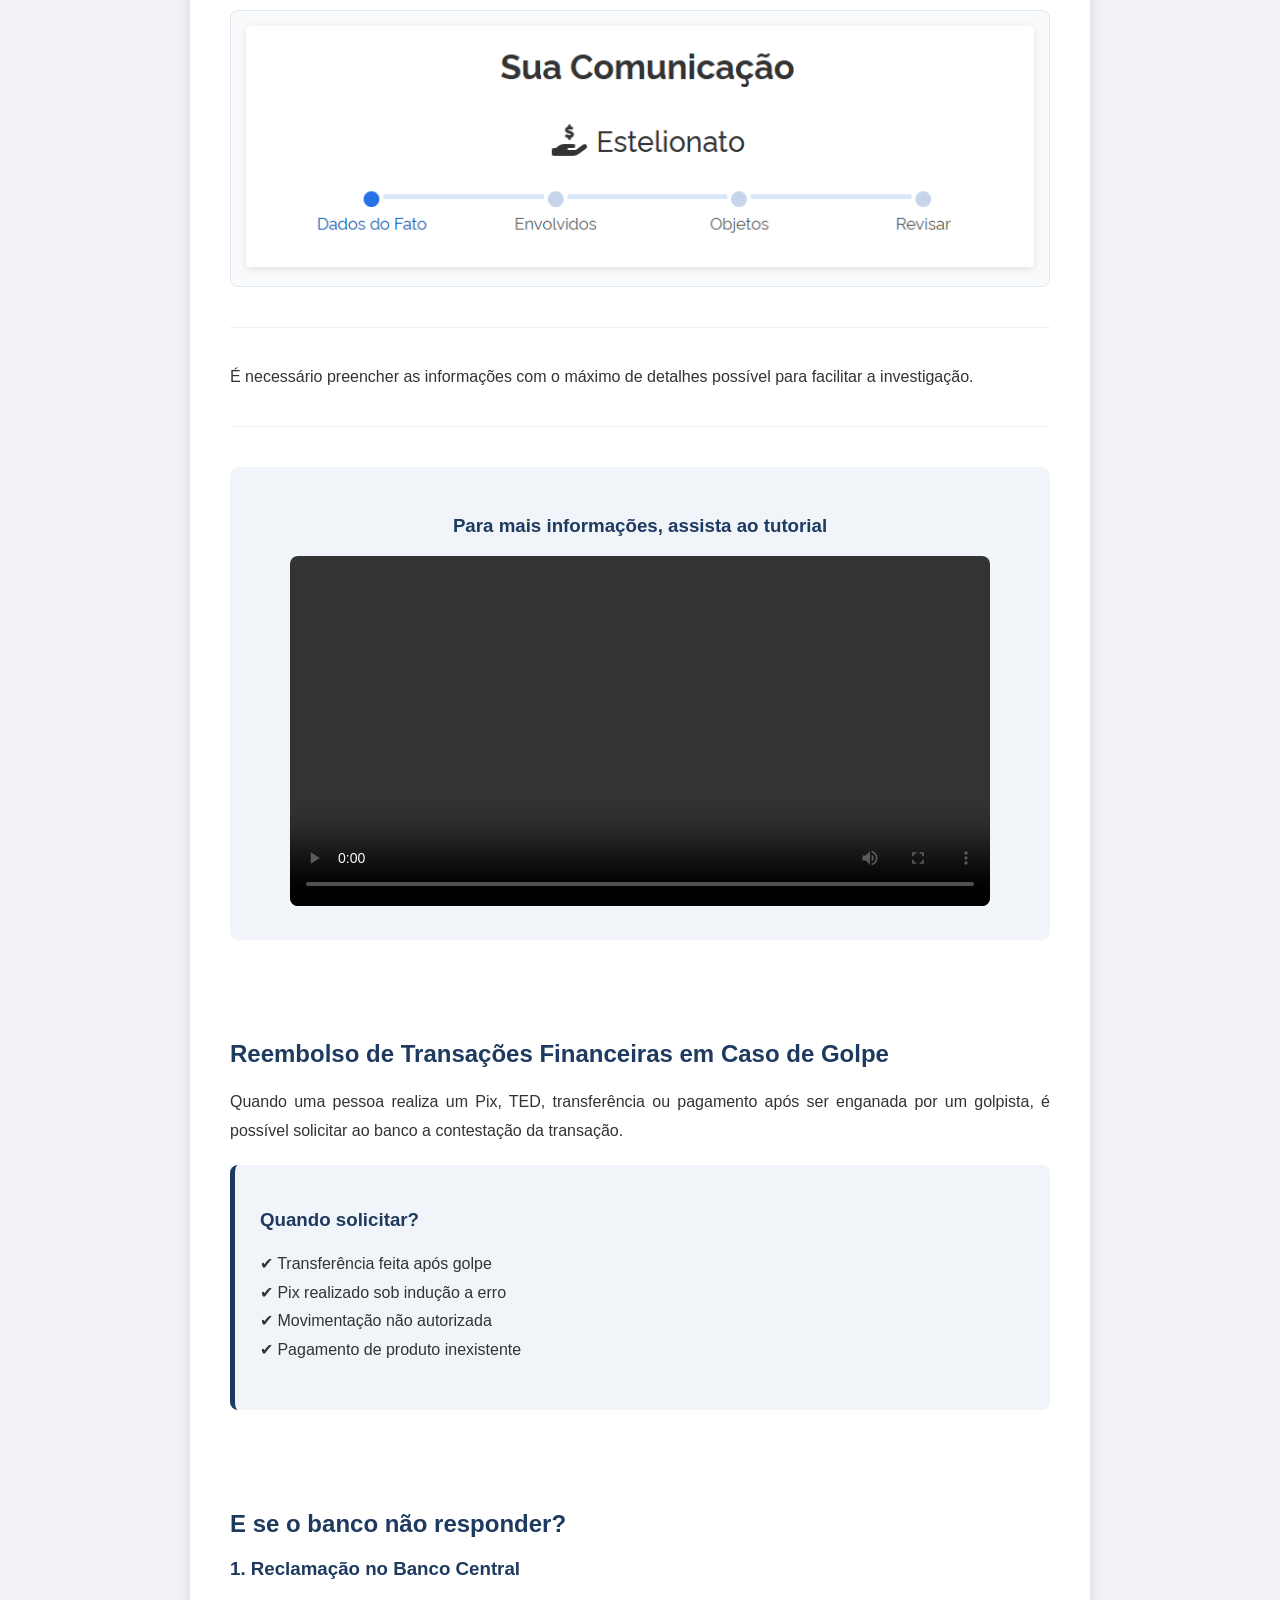
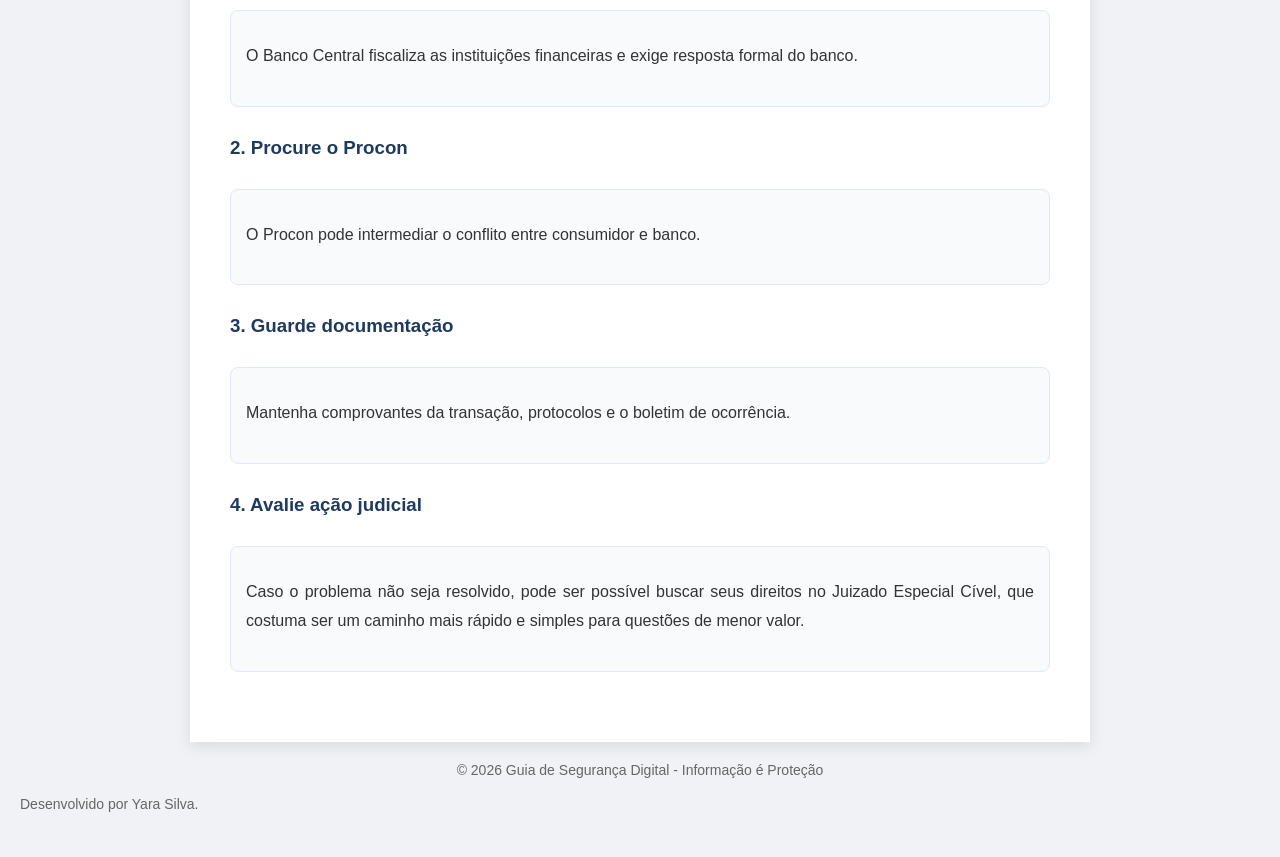
==== commit eb3a1456: "Update index.html" ====
--- a/index.html
+++ b/index.html
@@ -172,6 +172,7 @@
 
 <hr>
 É necessário preencher as informações com o máximo de detalhes possível para facilitar a investigação.
+<hr>
 <div style="text-align:center;background-color:#f1f5f9;padding:30px;border-radius:8px;">
 
 <h3>Para mais informações, assista ao tutorial</h3>
@@ -245,3 +246,4 @@
 
 </body>
 </html>
+
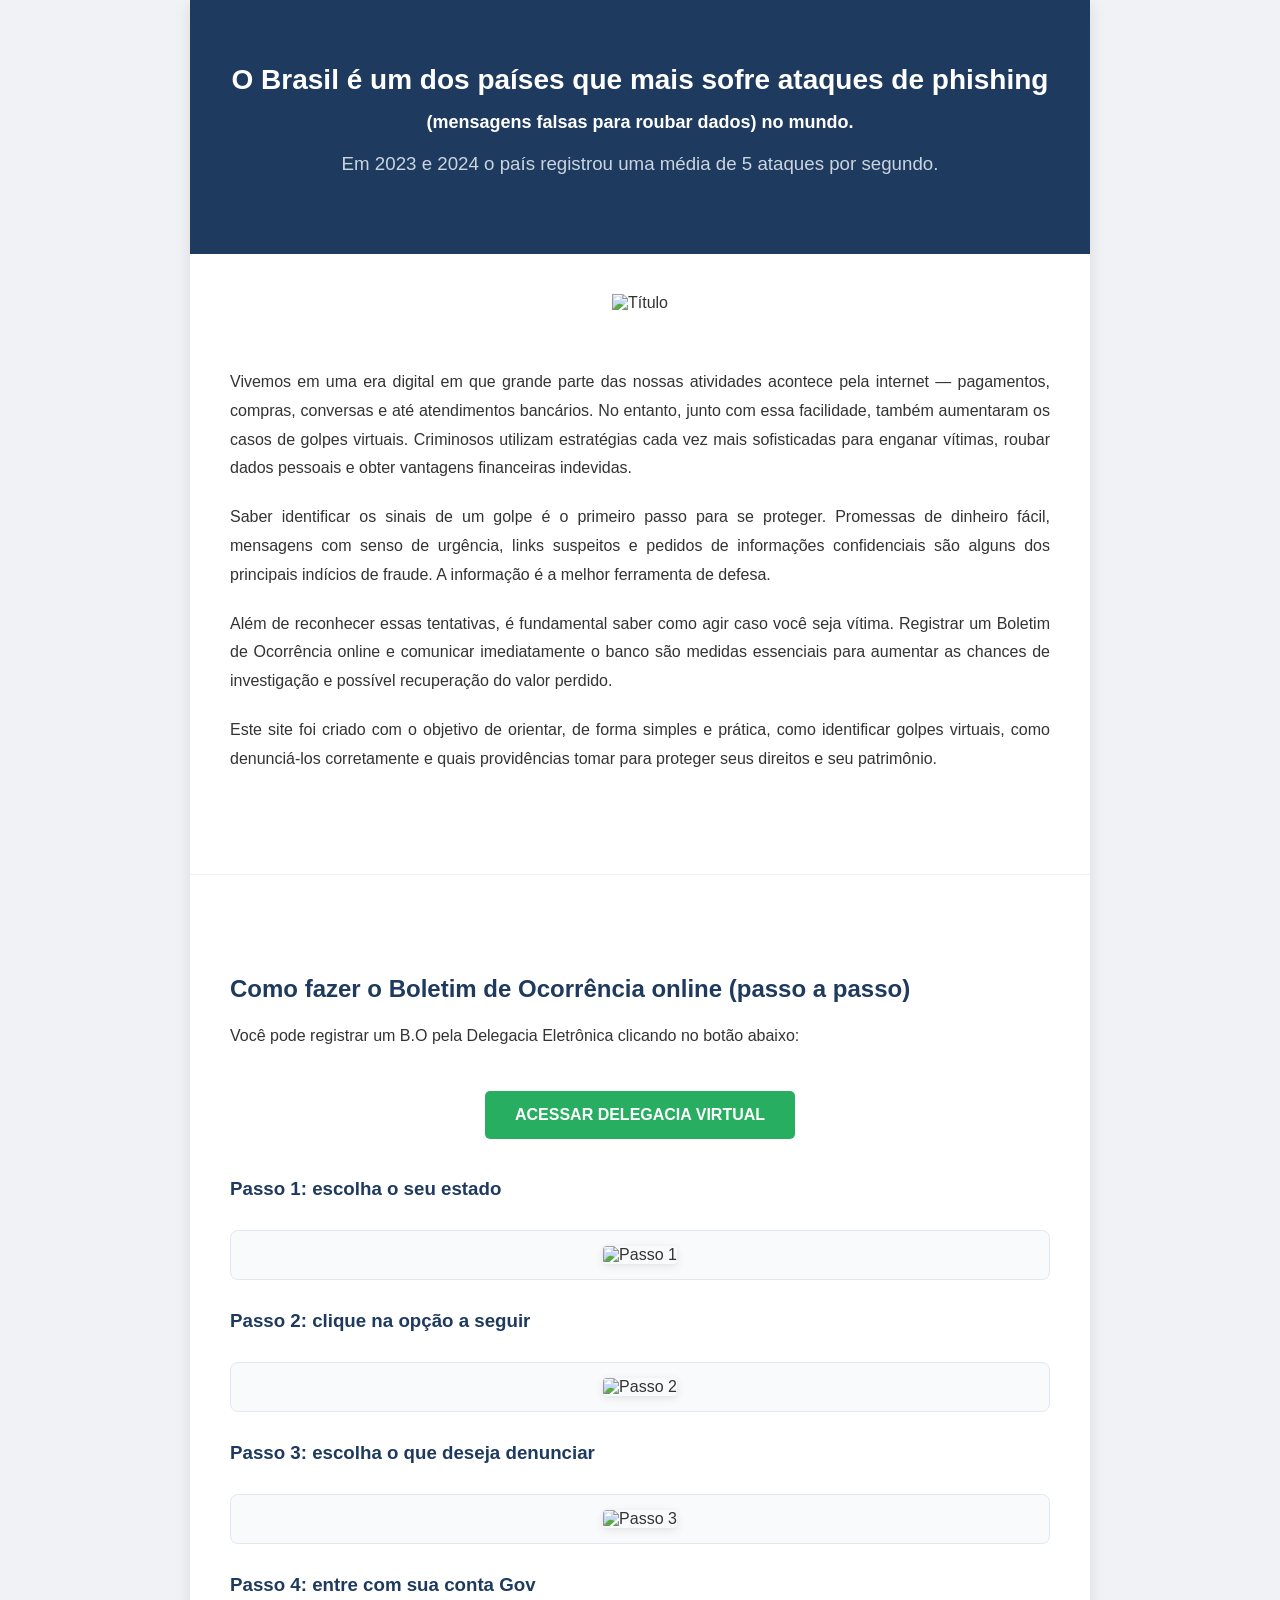
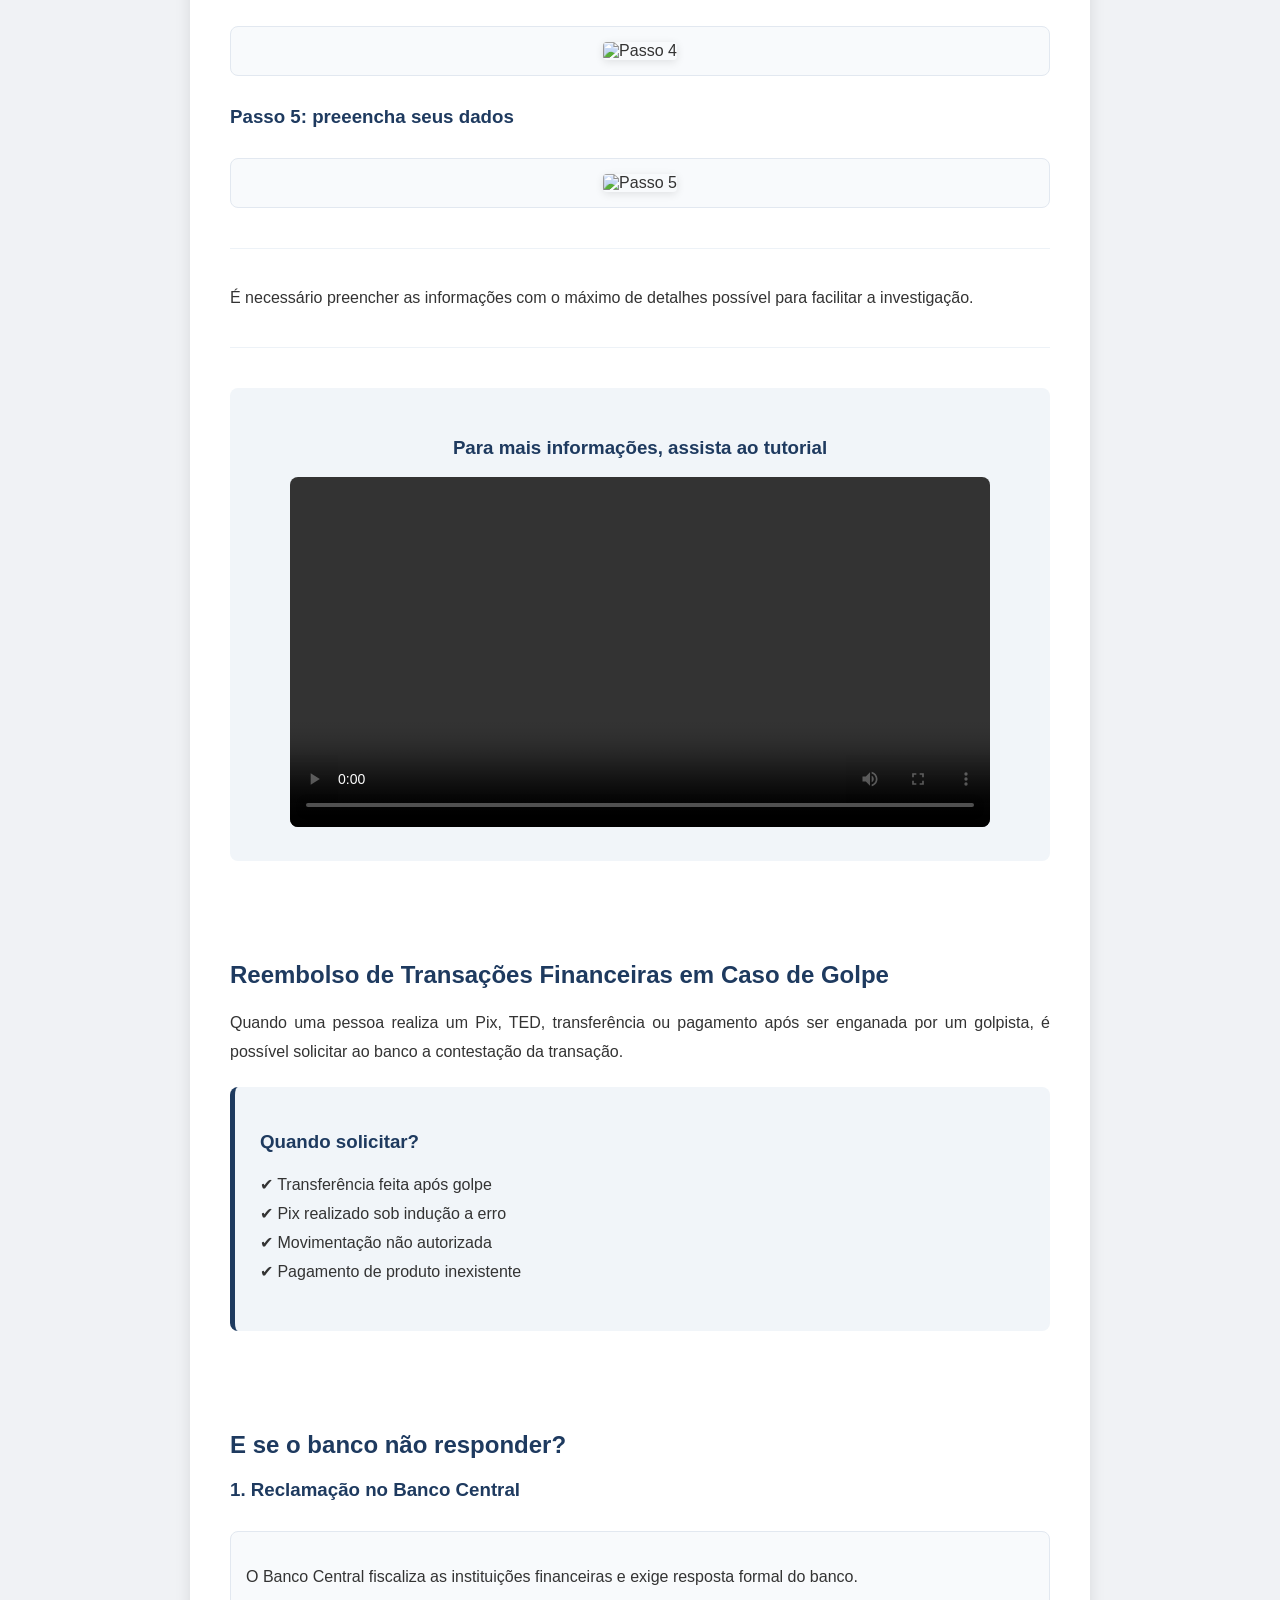
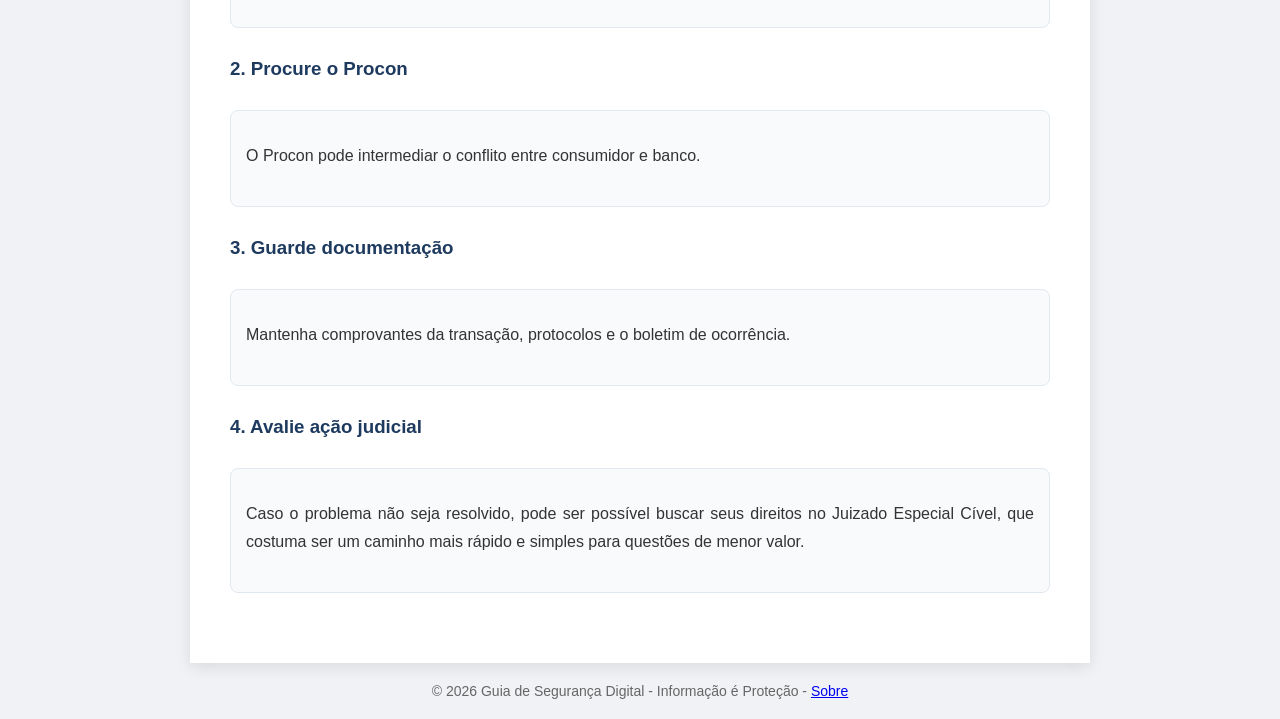
==== commit db105804: "Update index.html" ====
--- a/index.html
+++ b/index.html
@@ -111,7 +111,7 @@
 </div>
 
 <div style="text-align:center;margin-top:40px;">
-<img src="titulo.png" alt="Título" style="width:400px;max-width:90%;height:auto;">
+<img src="imagens/titulo.png" alt="Título" style="width:400px;max-width:90%;height:auto;">
 </div>
 
 <section>
@@ -143,31 +143,31 @@
 <h3>Passo 1: escolha o seu estado</h3>
 
 <div class="step-container">
-<img src="passo1.png" alt="Passo 1">
+<img src="imagens/passo1.png" alt="Passo 1">
 </div>
 
 <h3>Passo 2: clique na opção a seguir</h3>
 
 <div class="step-container">
-<img src="passo2.png" alt="Passo 2">
+<img src="imagens/passo2.png" alt="Passo 2">
 </div>
 
 <h3>Passo 3: escolha o que deseja denunciar</h3>
 
 <div class="step-container">
-<img src="passo3.png" alt="Passo 3">
+<img src="imagens/passo3.png" alt="Passo 3">
 </div>
 
 <h3>Passo 4: entre com sua conta Gov</h3>
 
 <div class="step-container">
-<img src="passo4.png" alt="Passo 4">
+<img src="imagens/passo4.png" alt="Passo 4">
 </div>
 
 <h3>Passo 5: preeencha seus dados</h3>
 
 <div class="step-container">
-<img src="passo5.png" alt="Passo 5">
+<img src="imagens/passo5.png" alt="Passo 5">
 </div>
 
 <hr>
@@ -178,7 +178,7 @@
 <h3>Para mais informações, assista ao tutorial</h3>
 
 <video width="100%" style="max-width:700px;border-radius:8px;" controls>
-<source src="video.mp4" type="video/mp4">
+<source src="imagens/video.mp4" type="video/mp4">
 Seu navegador não suporta vídeos.
 </video>
 
@@ -240,10 +240,11 @@
 </div>
 
 <footer style="text-align:center;padding:20px;color:#666;font-size:14px;">
-© 2026 Guia de Segurança Digital - Informação é Proteção
-<p>Desenvolvido por Yara Silva. </p>
+© 2026 Guia de Segurança Digital - Informação é Proteção -
+ 
+ <a href="sobre.html" > Sobre</a> 
+
 </footer>
 
 </body>
 </html>
-
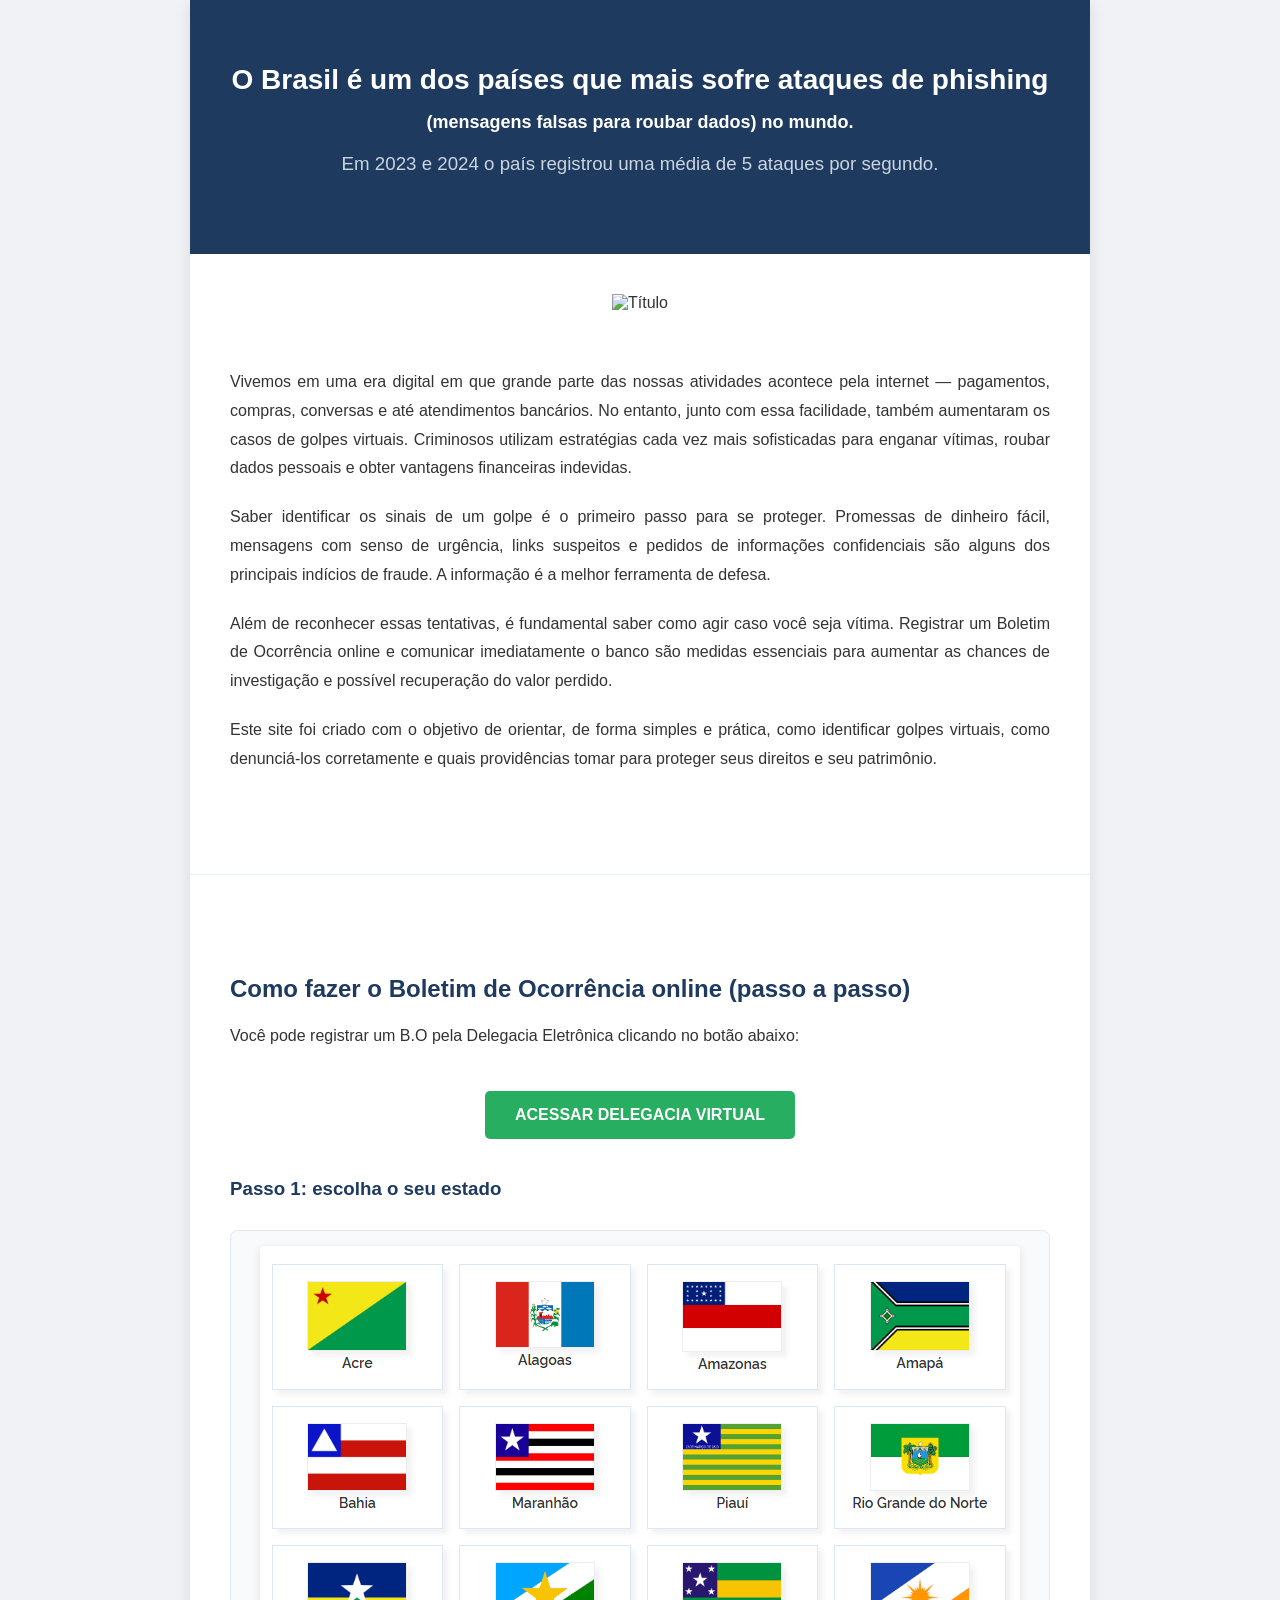
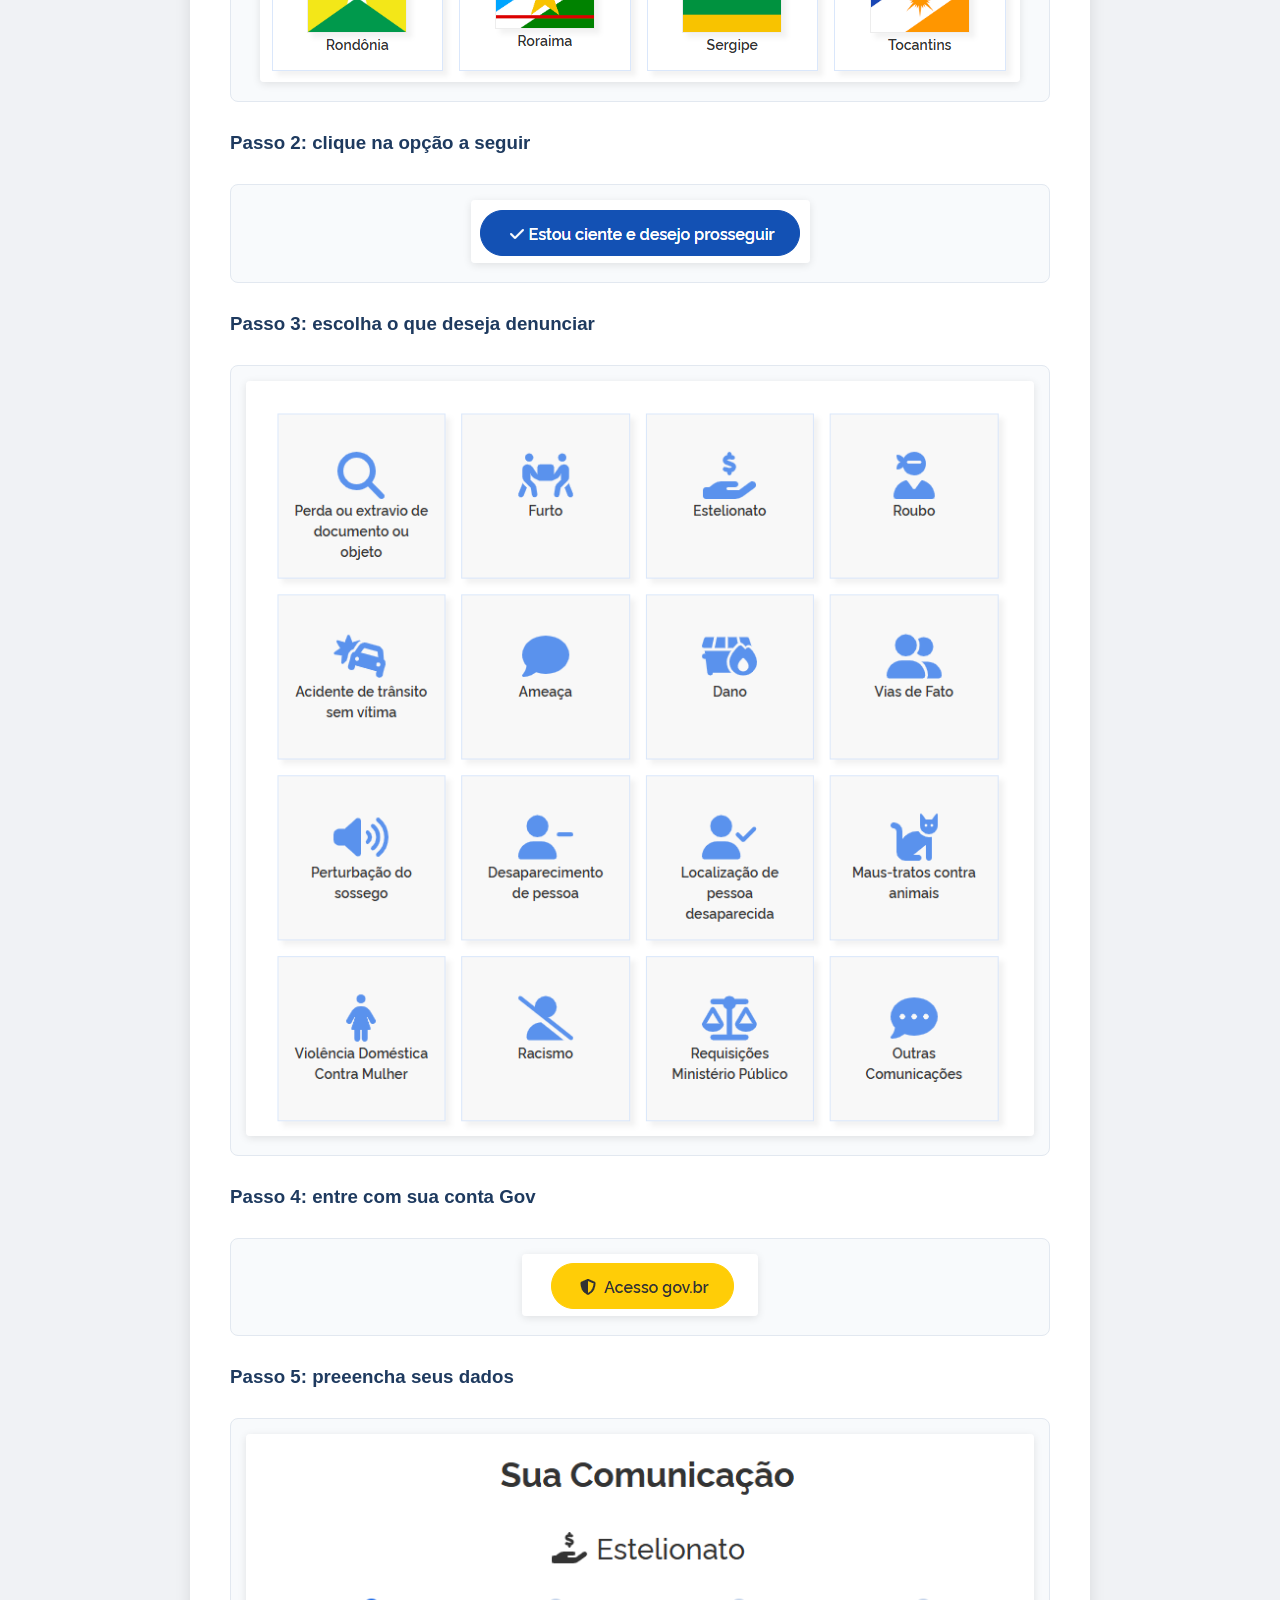
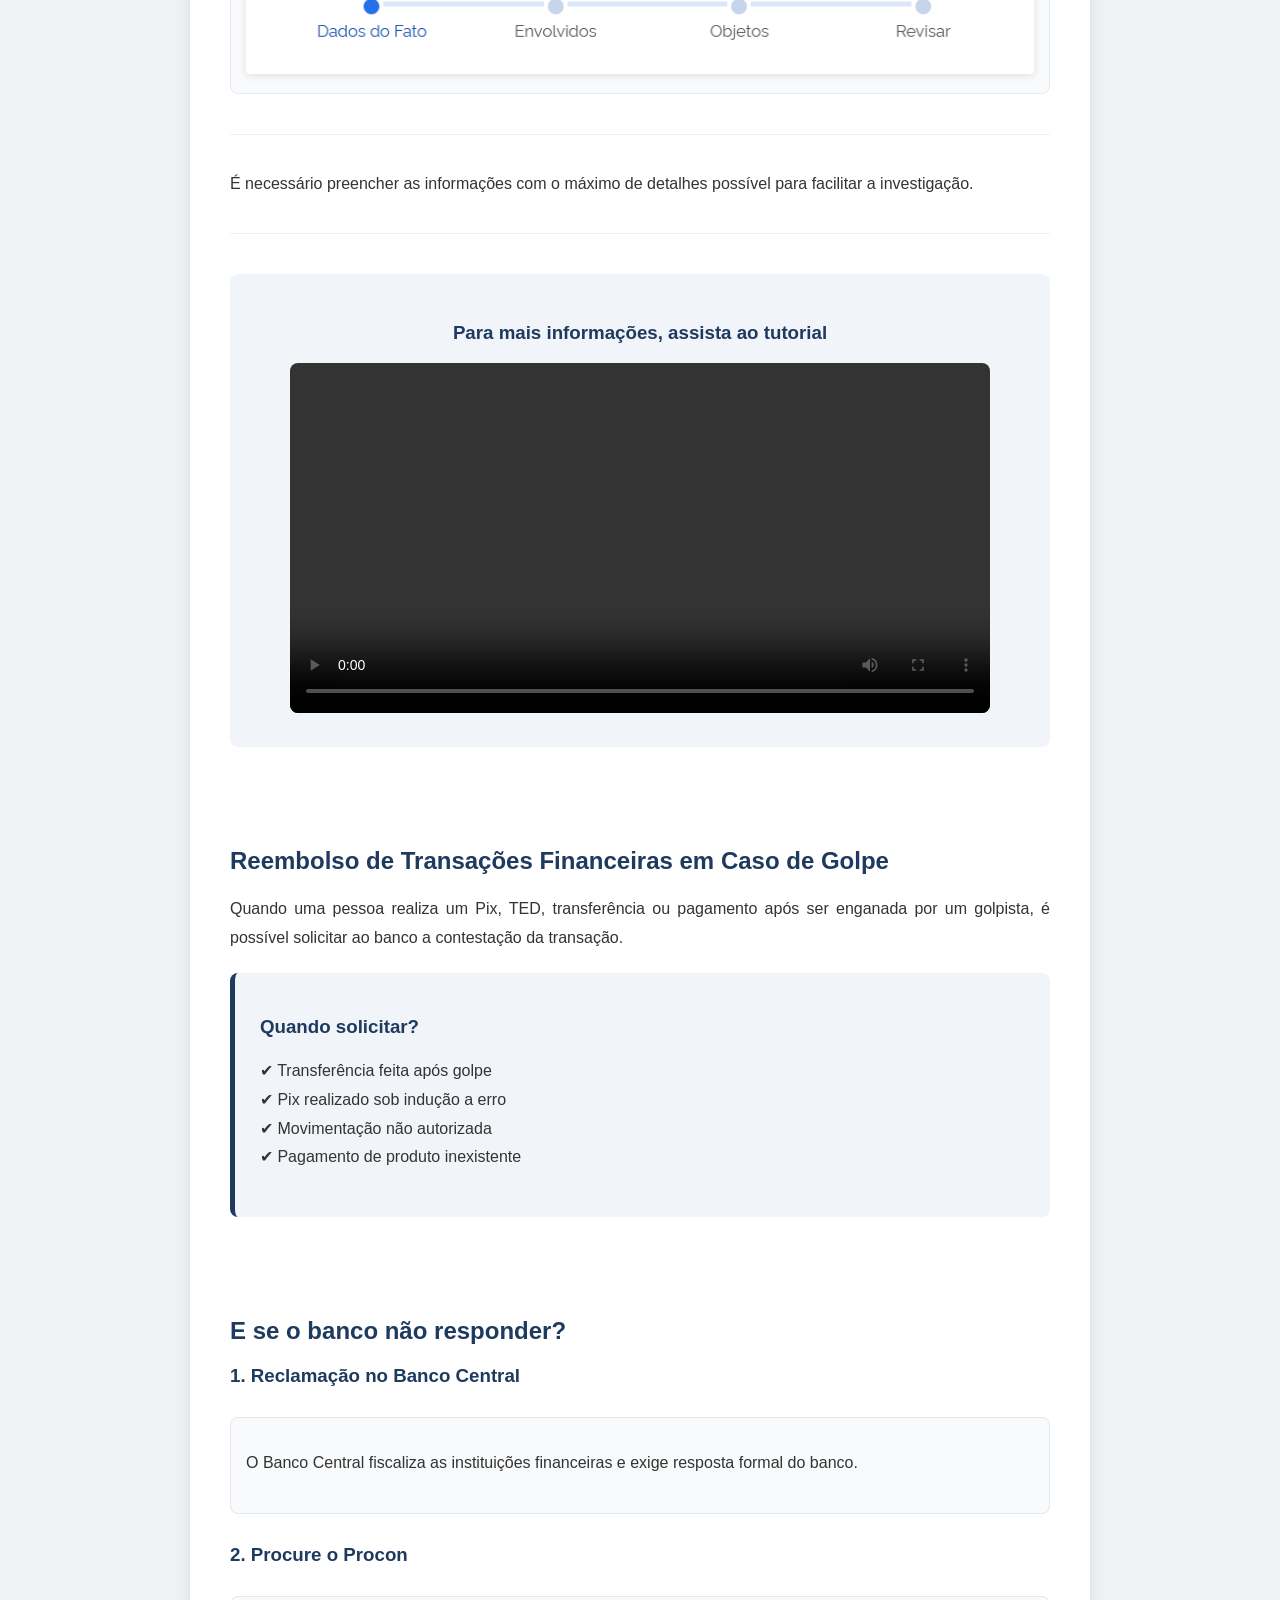
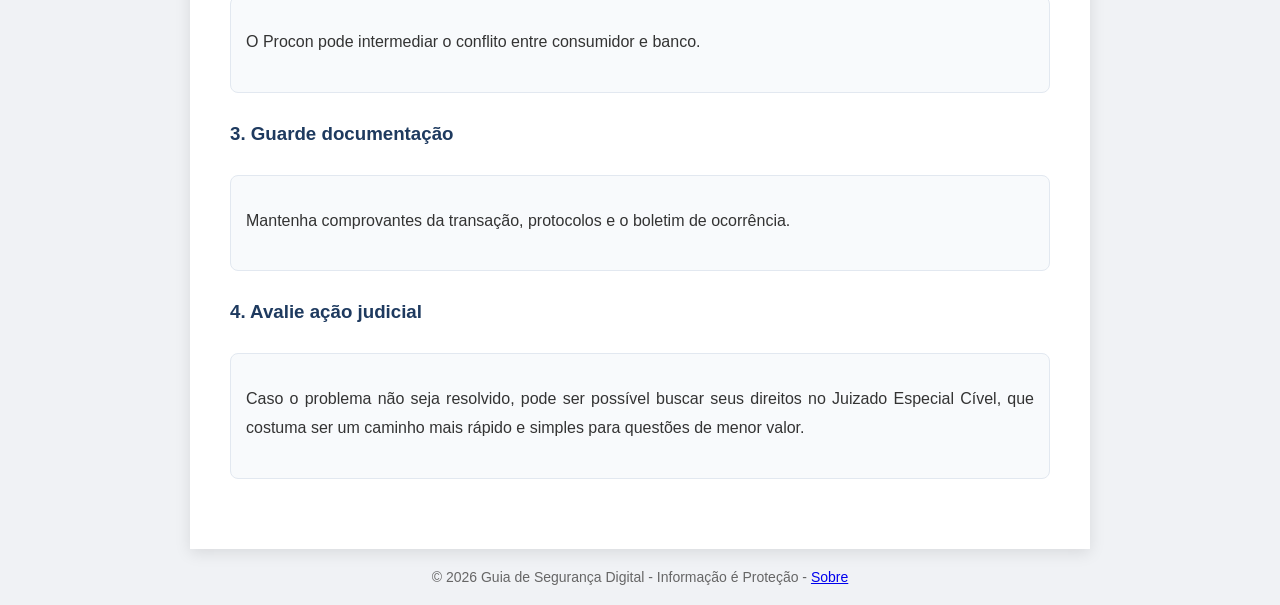
==== commit 19fa0747: "Update index.html" ====
--- a/index.html
+++ b/index.html
@@ -143,31 +143,31 @@
 <h3>Passo 1: escolha o seu estado</h3>
 
 <div class="step-container">
-<img src="imagens/passo1.png" alt="Passo 1">
+<img src="passo1.png" alt="Passo 1">
 </div>
 
 <h3>Passo 2: clique na opção a seguir</h3>
 
 <div class="step-container">
-<img src="imagens/passo2.png" alt="Passo 2">
+<img src="passo2.png" alt="Passo 2">
 </div>
 
 <h3>Passo 3: escolha o que deseja denunciar</h3>
 
 <div class="step-container">
-<img src="imagens/passo3.png" alt="Passo 3">
+<img src="passo3.png" alt="Passo 3">
 </div>
 
 <h3>Passo 4: entre com sua conta Gov</h3>
 
 <div class="step-container">
-<img src="imagens/passo4.png" alt="Passo 4">
+<img src="passo4.png" alt="Passo 4">
 </div>
 
 <h3>Passo 5: preeencha seus dados</h3>
 
 <div class="step-container">
-<img src="imagens/passo5.png" alt="Passo 5">
+<img src="passo5.png" alt="Passo 5">
 </div>
 
 <hr>
@@ -178,7 +178,7 @@
 <h3>Para mais informações, assista ao tutorial</h3>
 
 <video width="100%" style="max-width:700px;border-radius:8px;" controls>
-<source src="imagens/video.mp4" type="video/mp4">
+<source src="video.mp4" type="video/mp4">
 Seu navegador não suporta vídeos.
 </video>
 
@@ -248,3 +248,4 @@
 
 </body>
 </html>
+
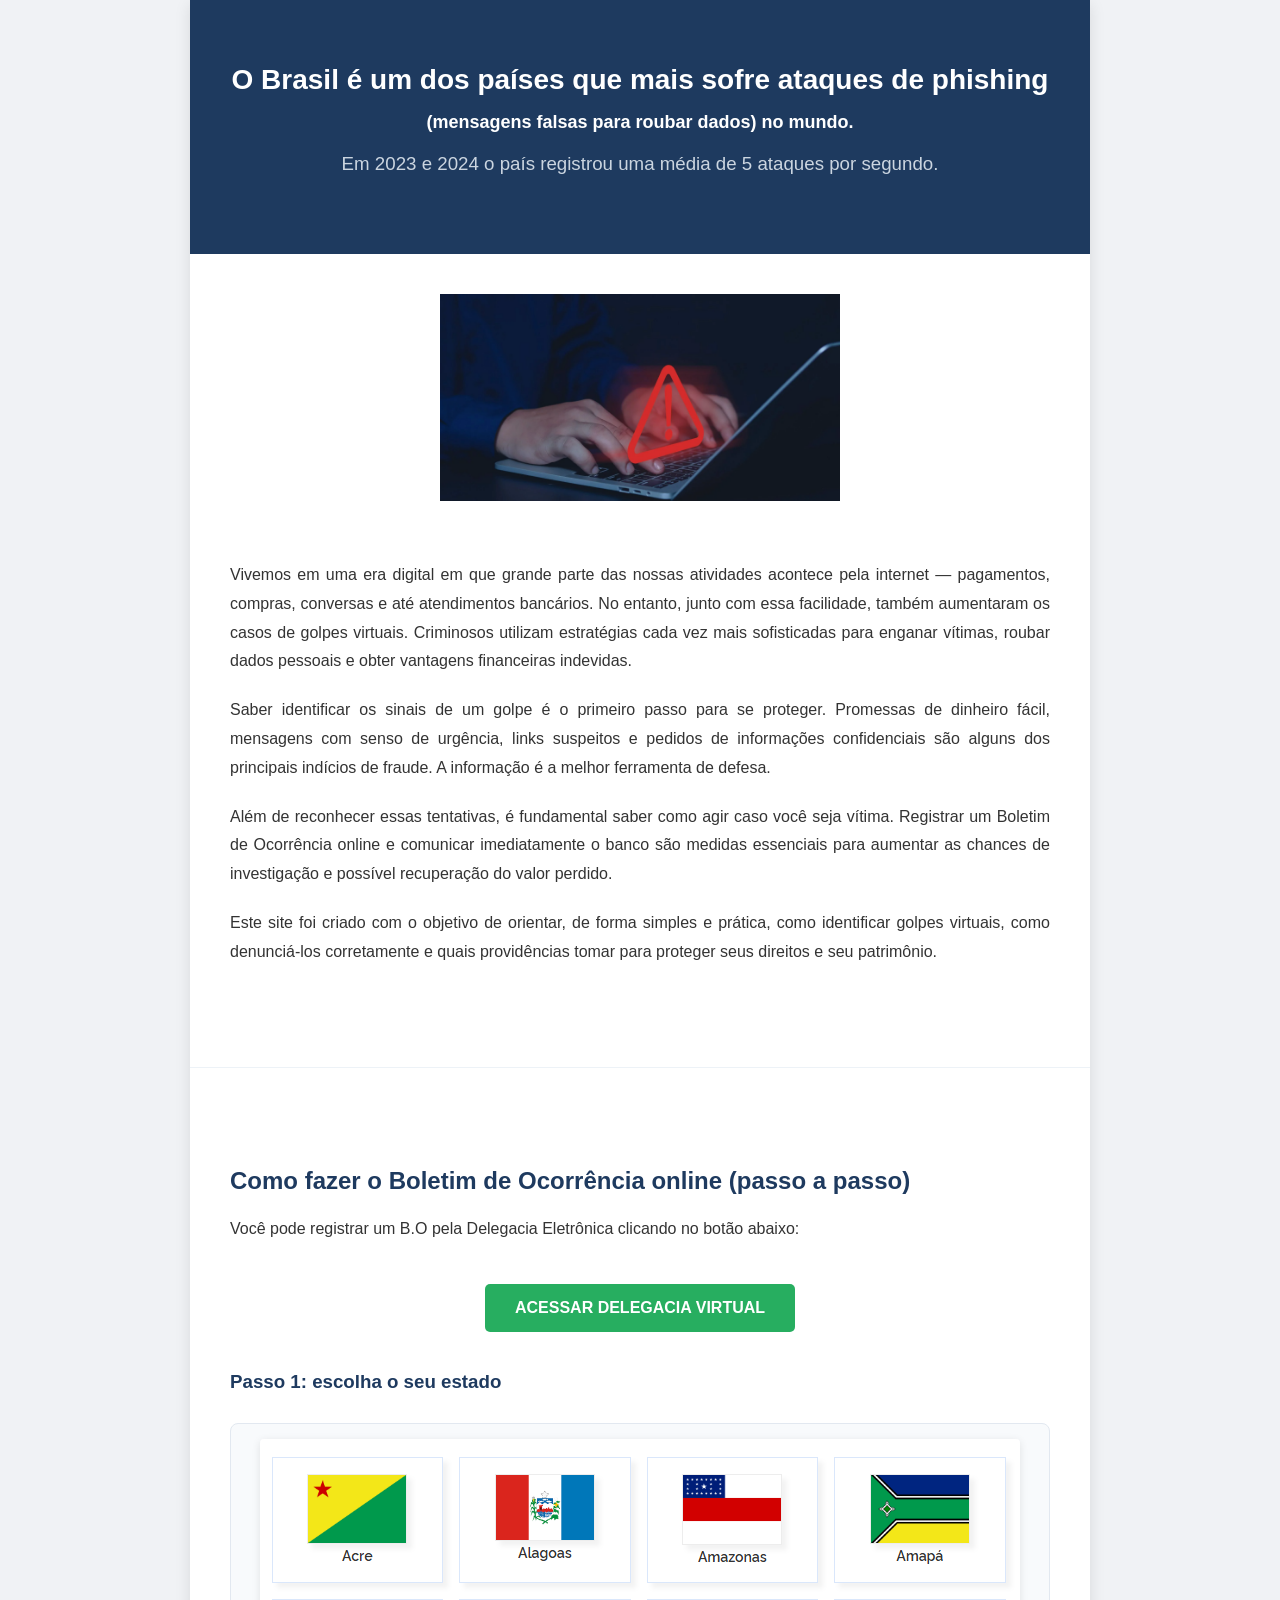
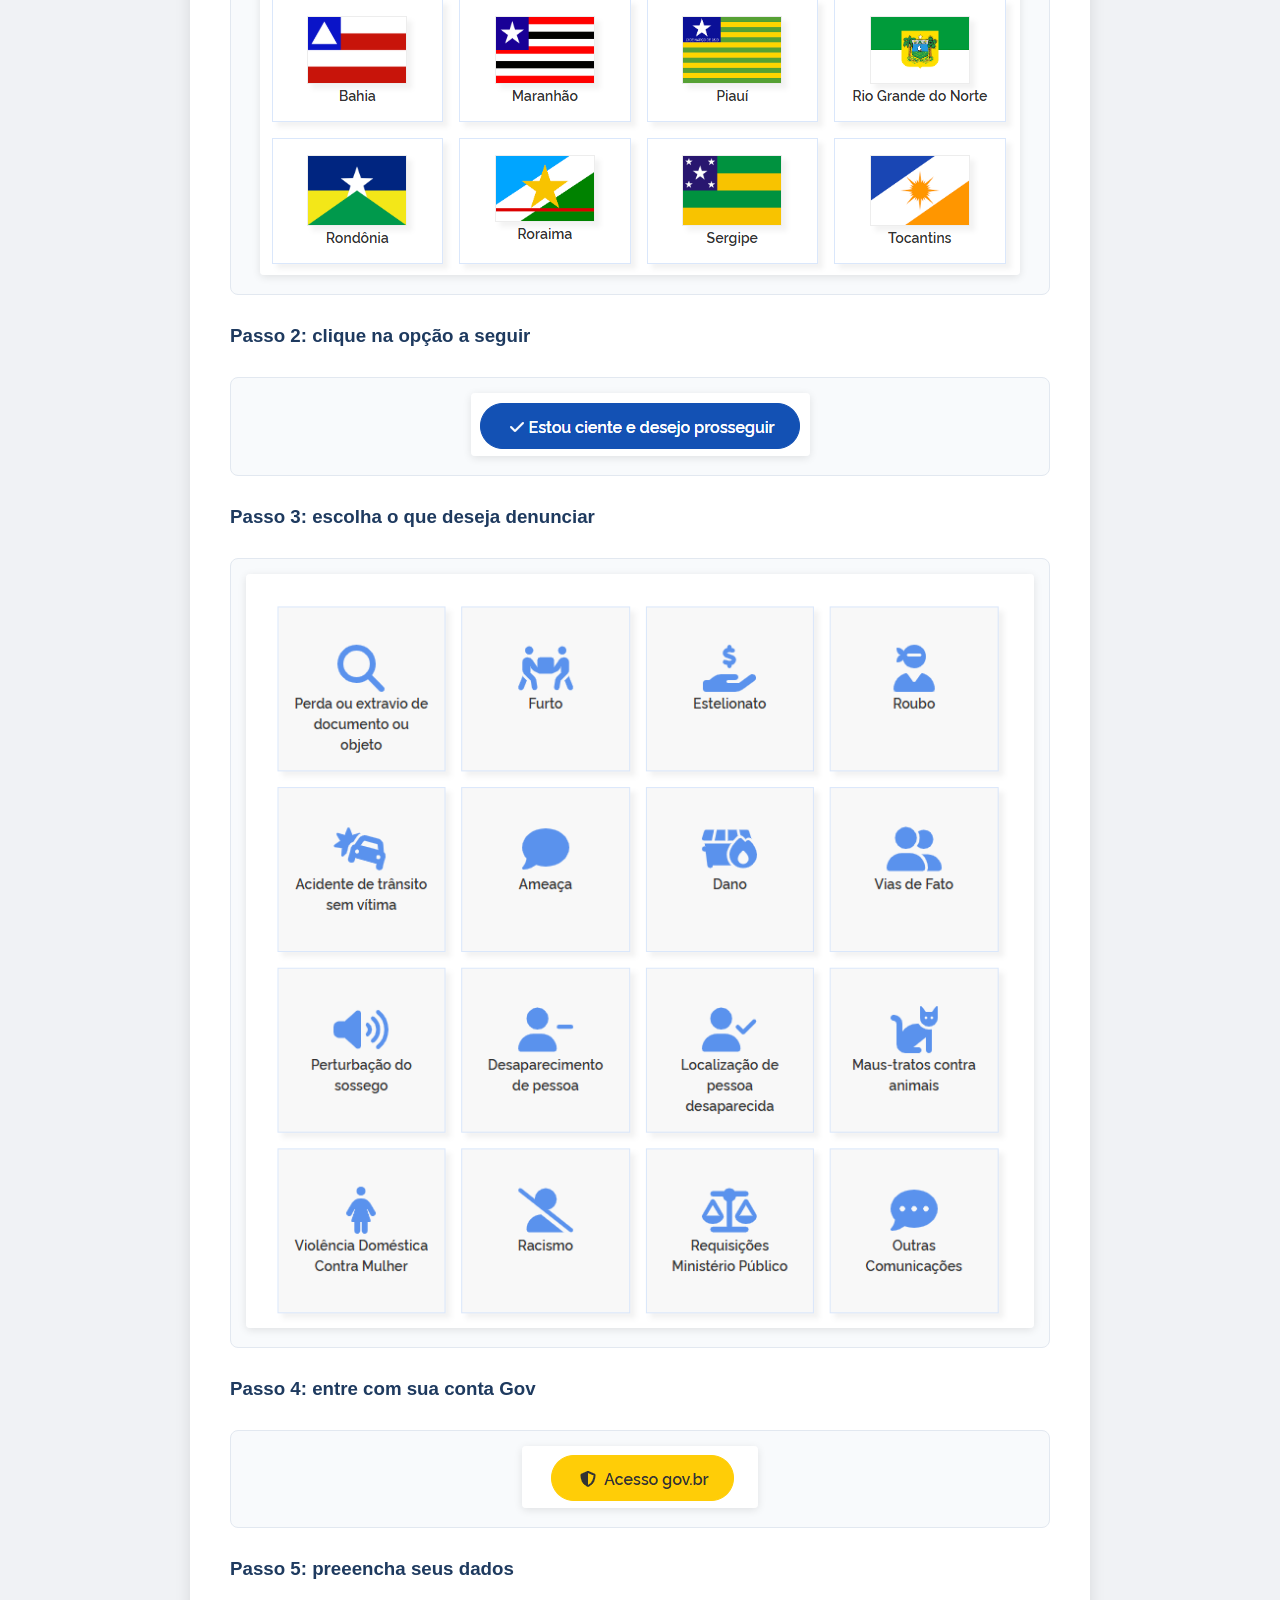
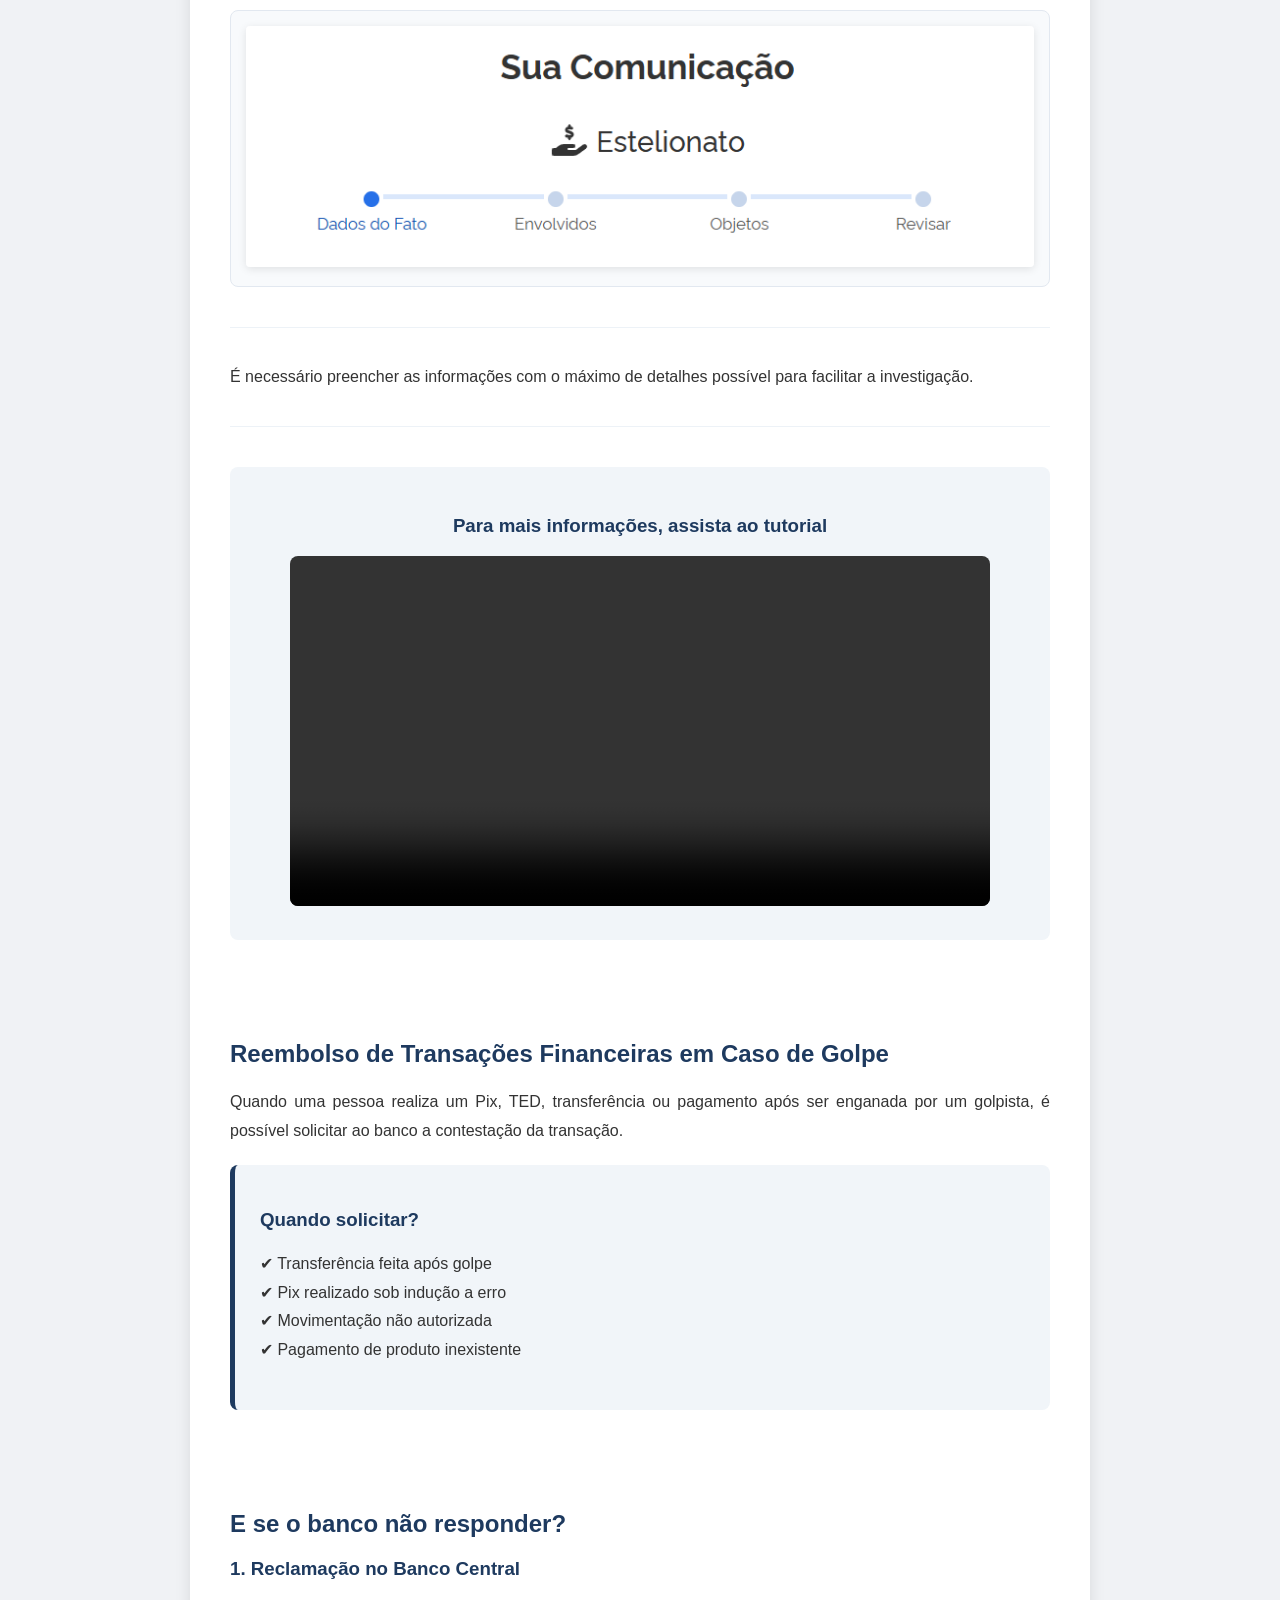
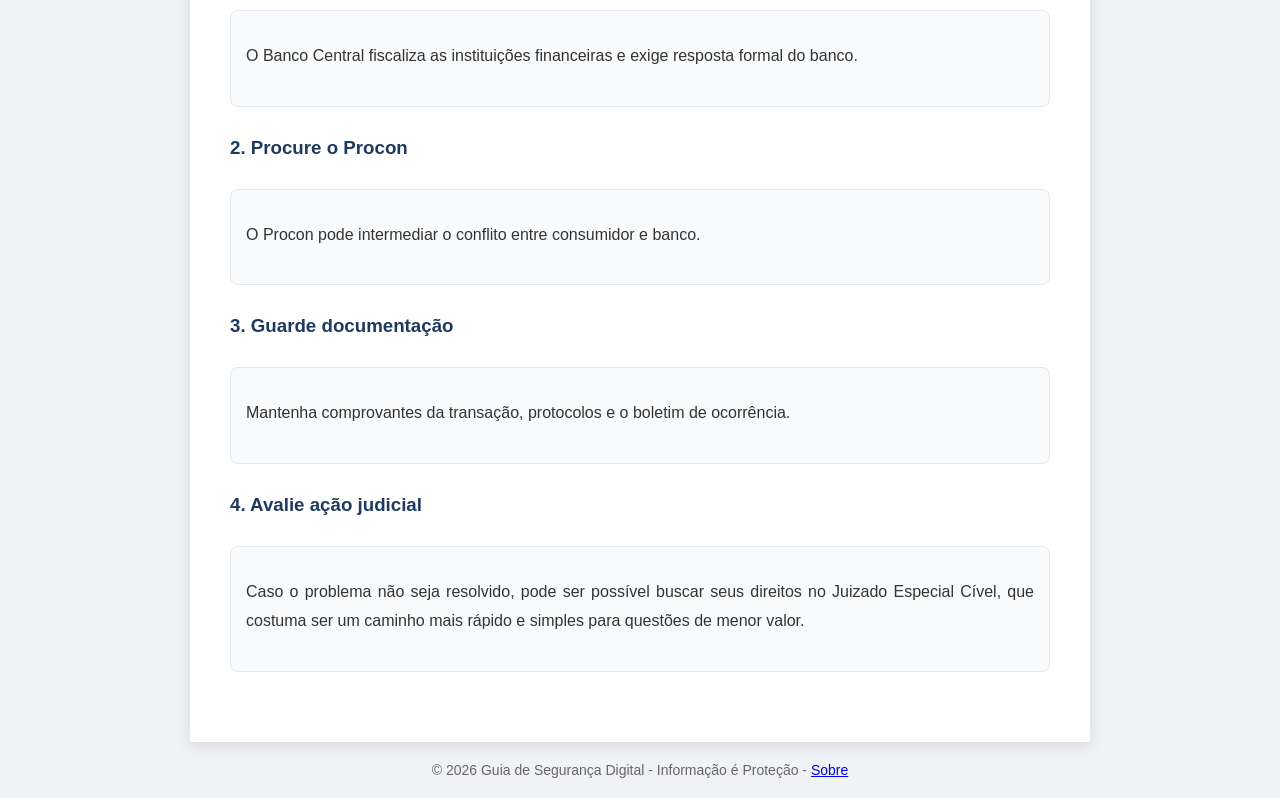
==== commit 0931b392: "Update index.html" ====
--- a/index.html
+++ b/index.html
@@ -111,7 +111,7 @@
 </div>
 
 <div style="text-align:center;margin-top:40px;">
-<img src="imagens/titulo.png" alt="Título" style="width:400px;max-width:90%;height:auto;">
+<img src="titulo.png" alt="Título" style="width:400px;max-width:90%;height:auto;">
 </div>
 
 <section>
@@ -249,3 +249,4 @@
 </body>
 </html>
 
+
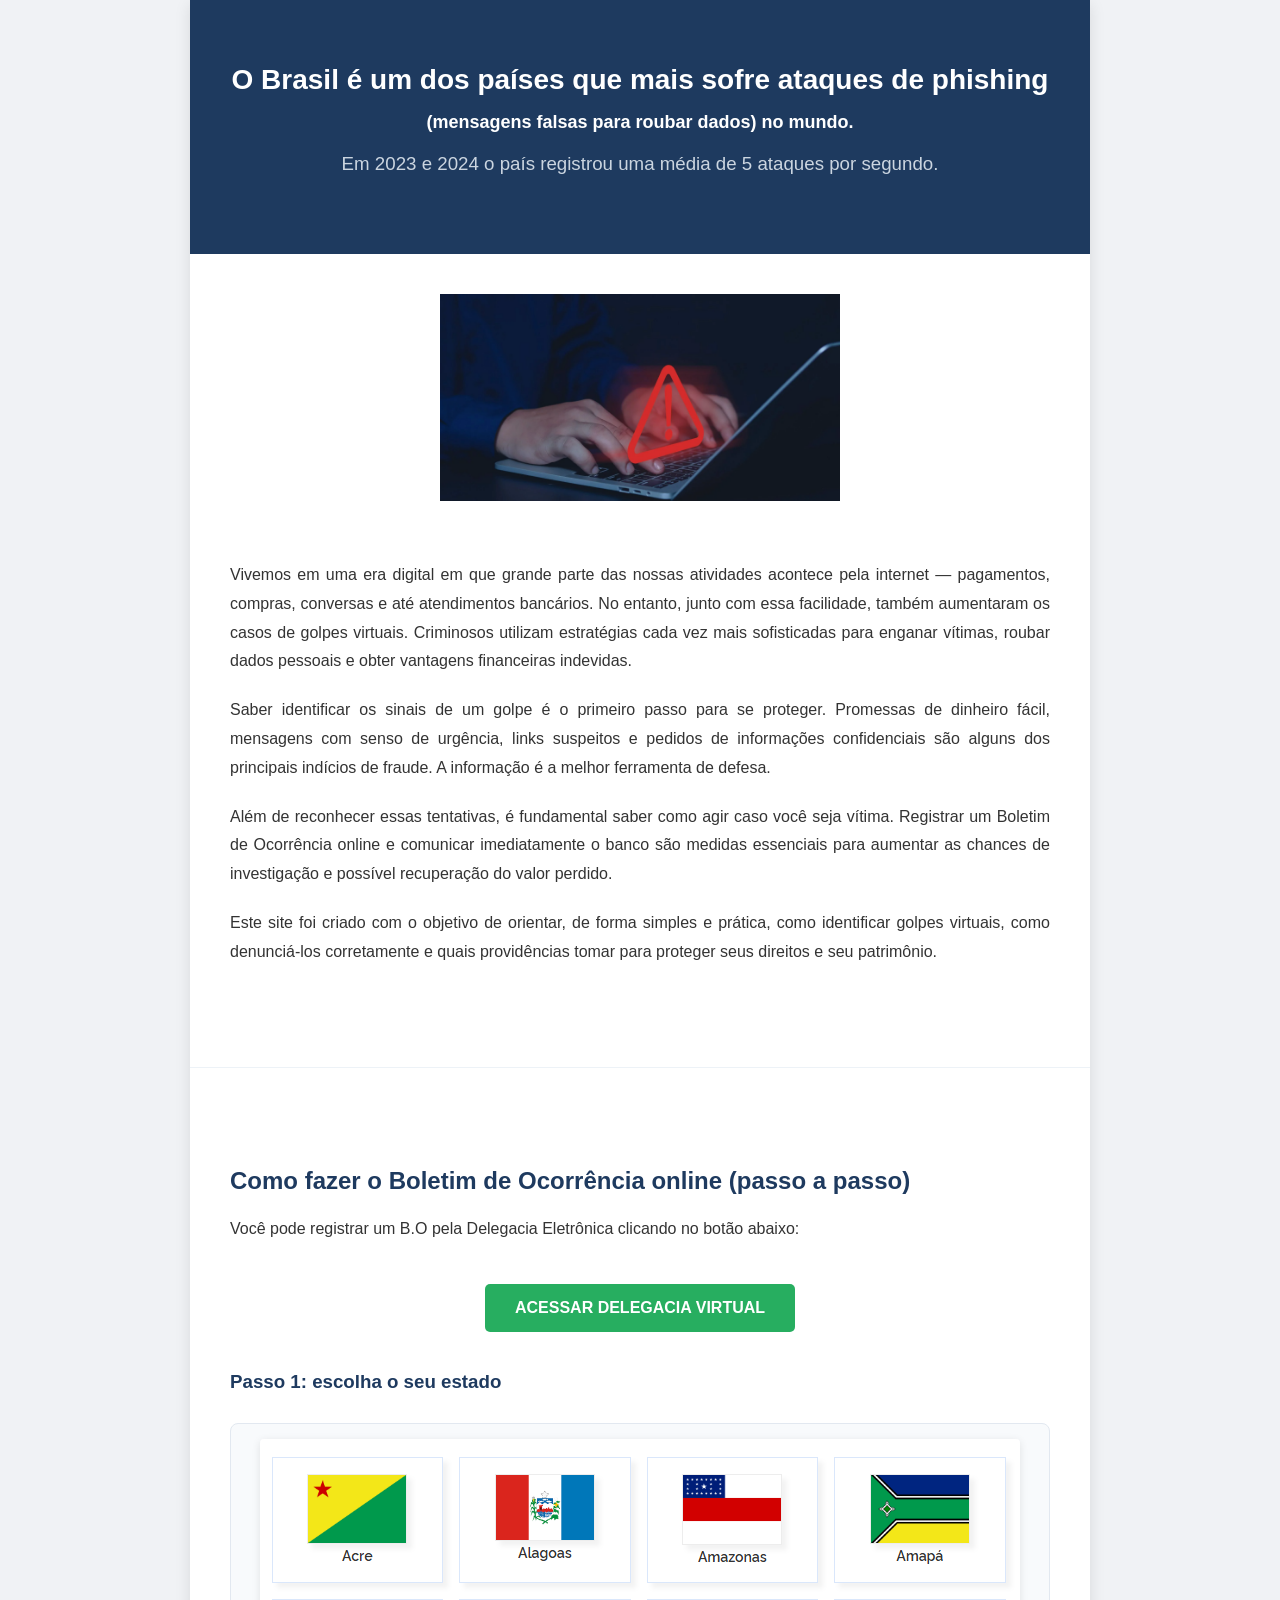
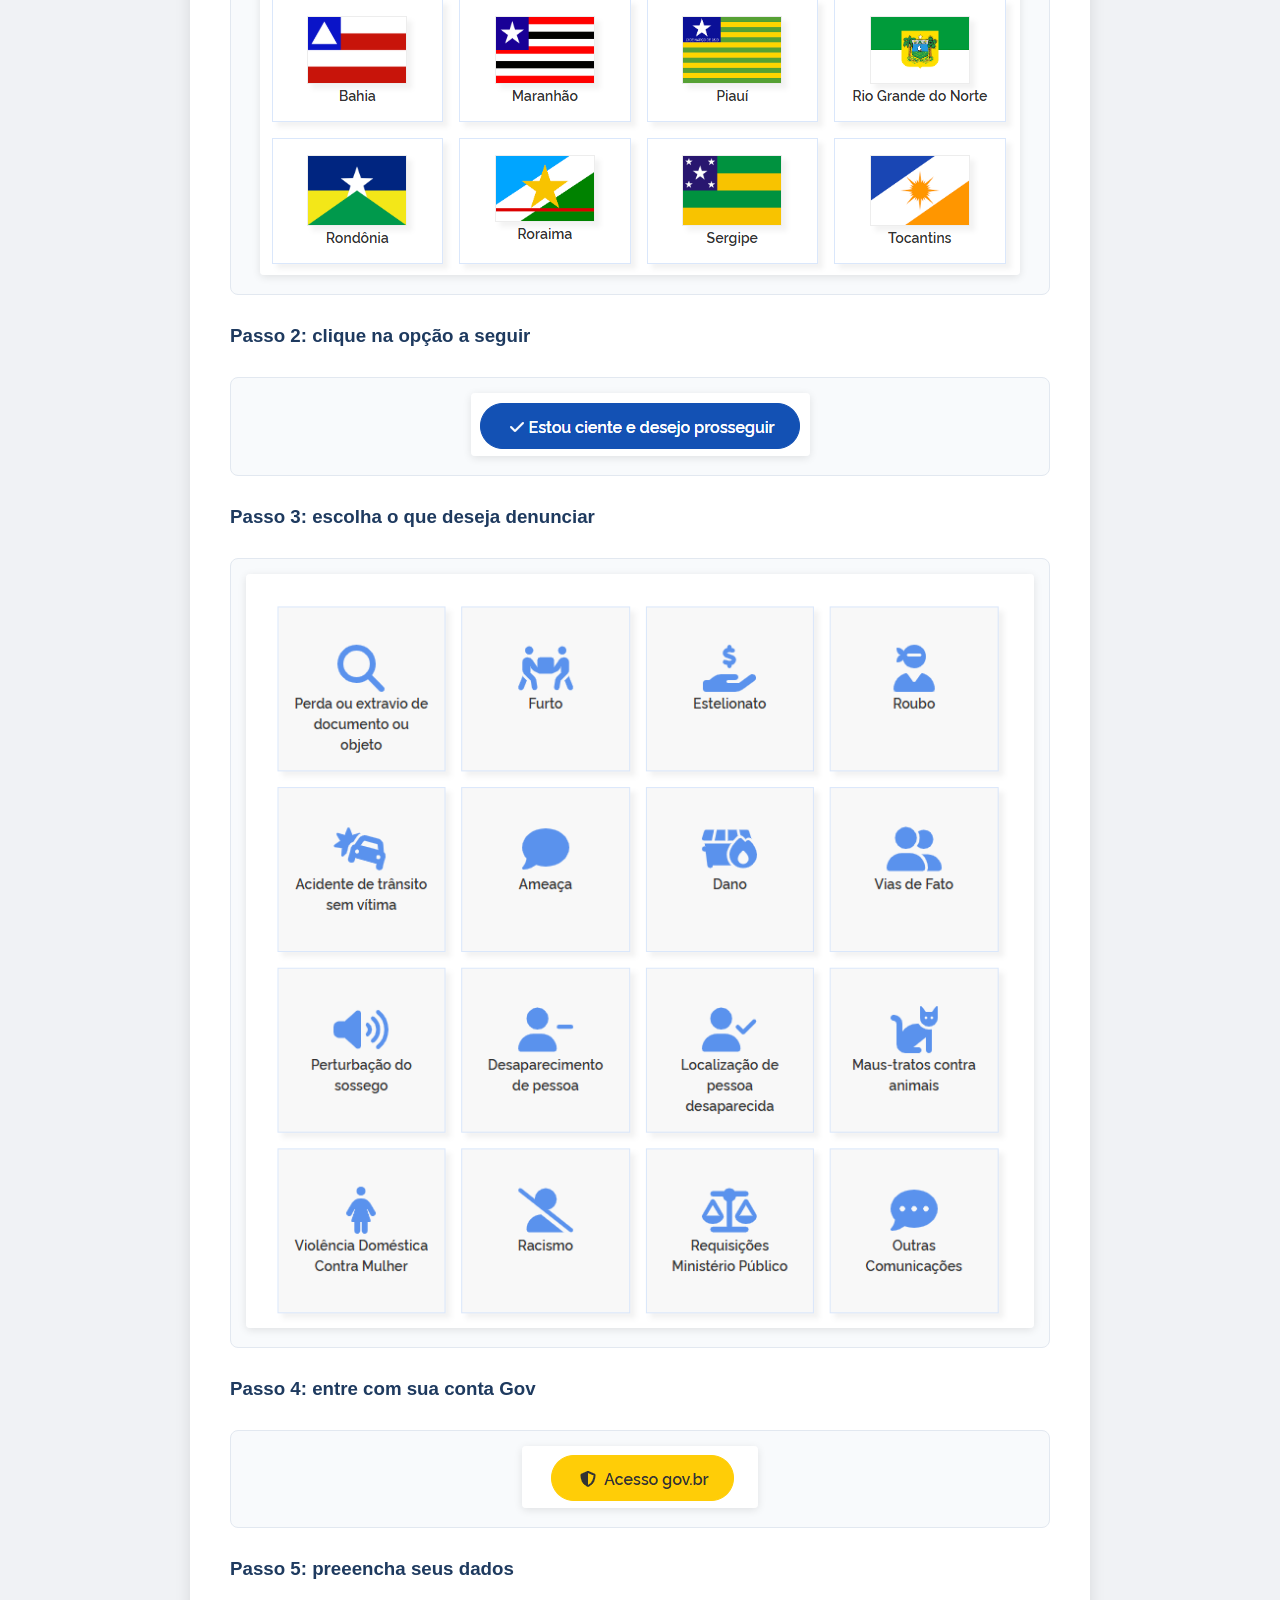
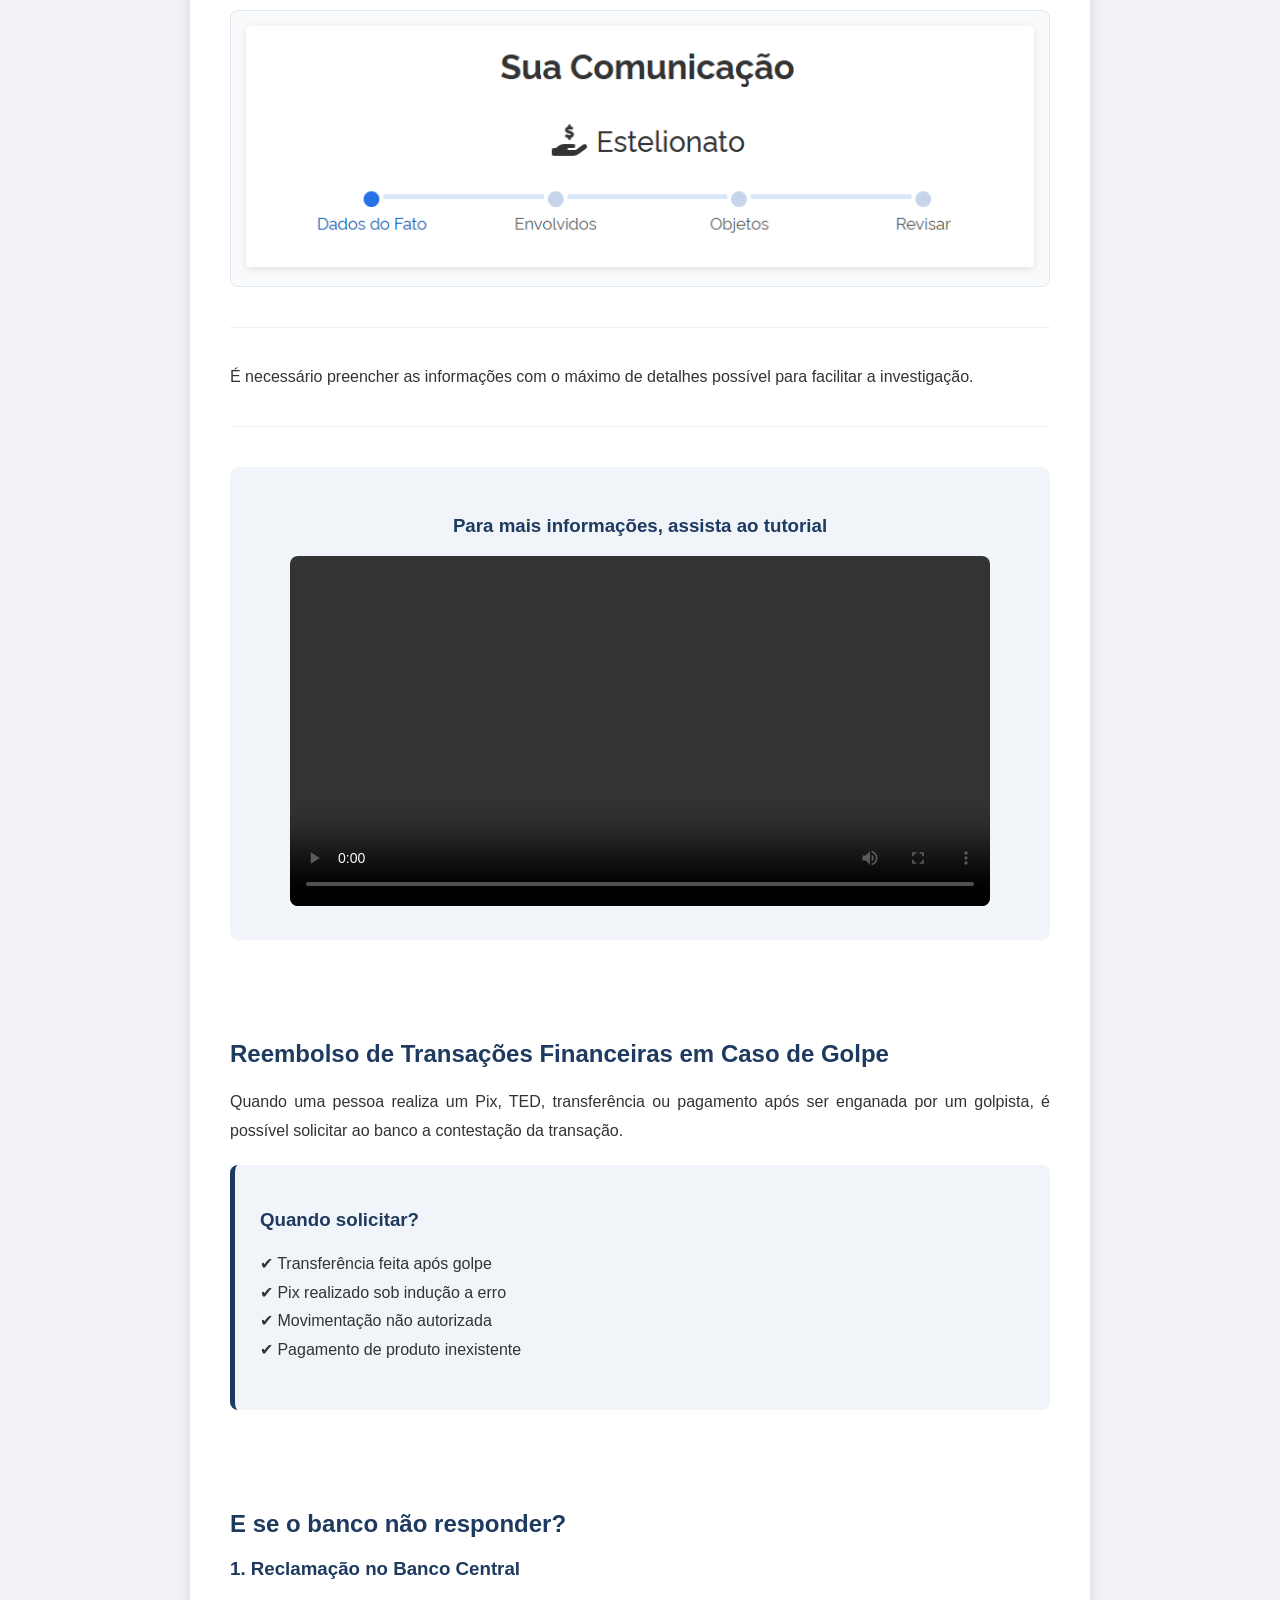
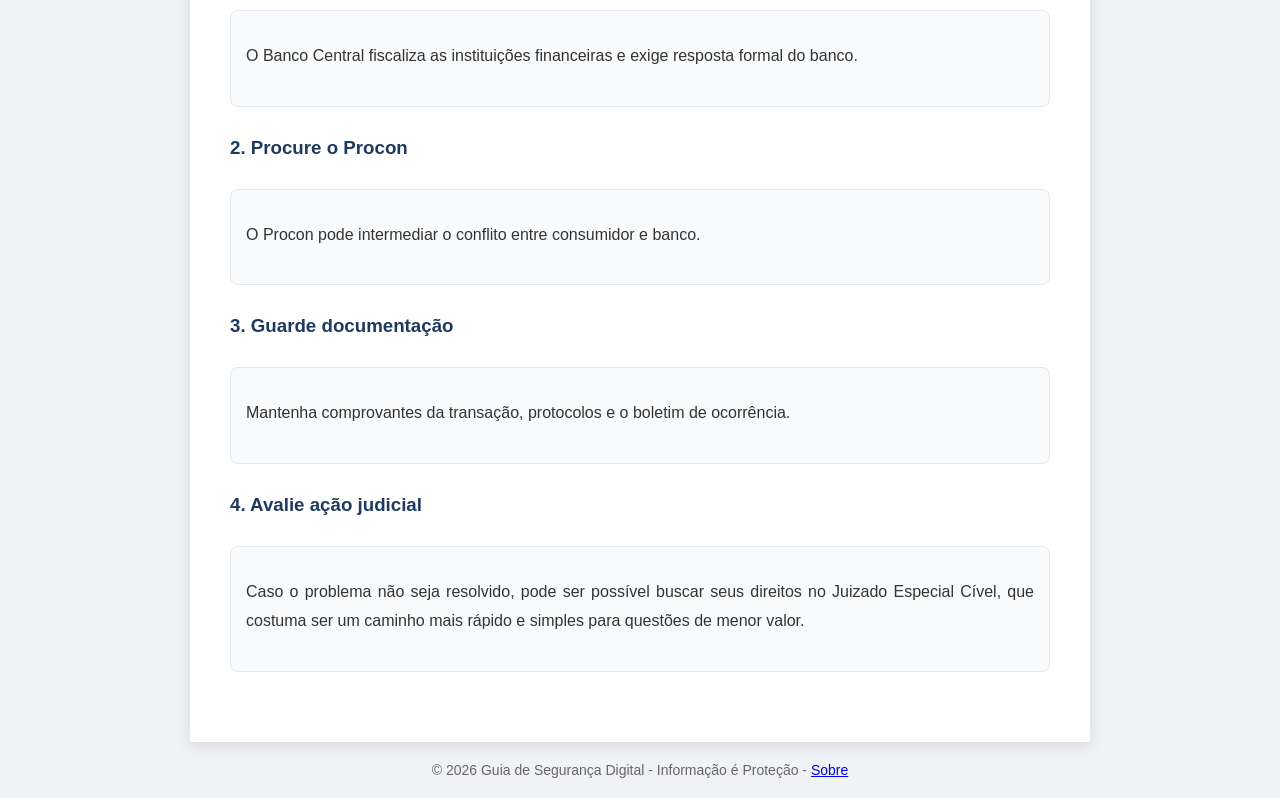
==== commit c807f6f4: "Update index.html" ====
--- a/index.html
+++ b/index.html
@@ -248,5 +248,3 @@
 
 </body>
 </html>
-
-
